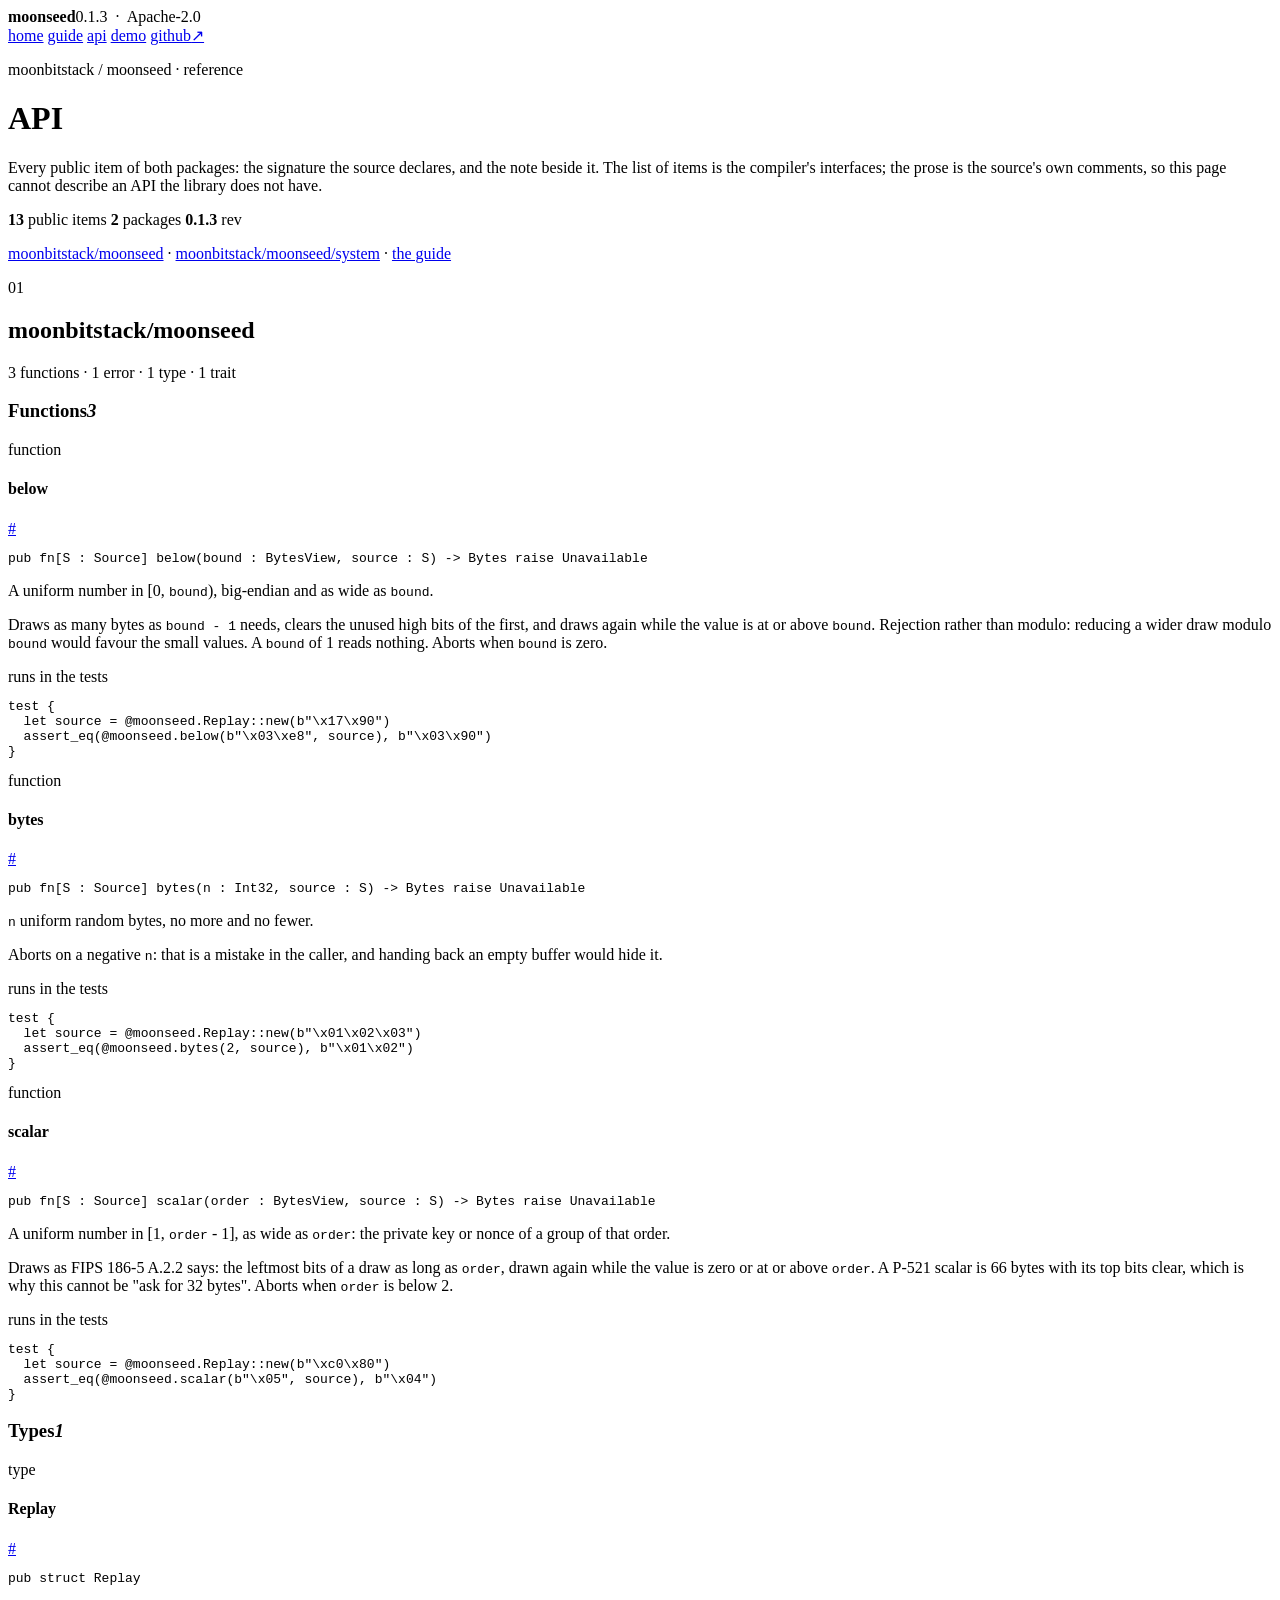
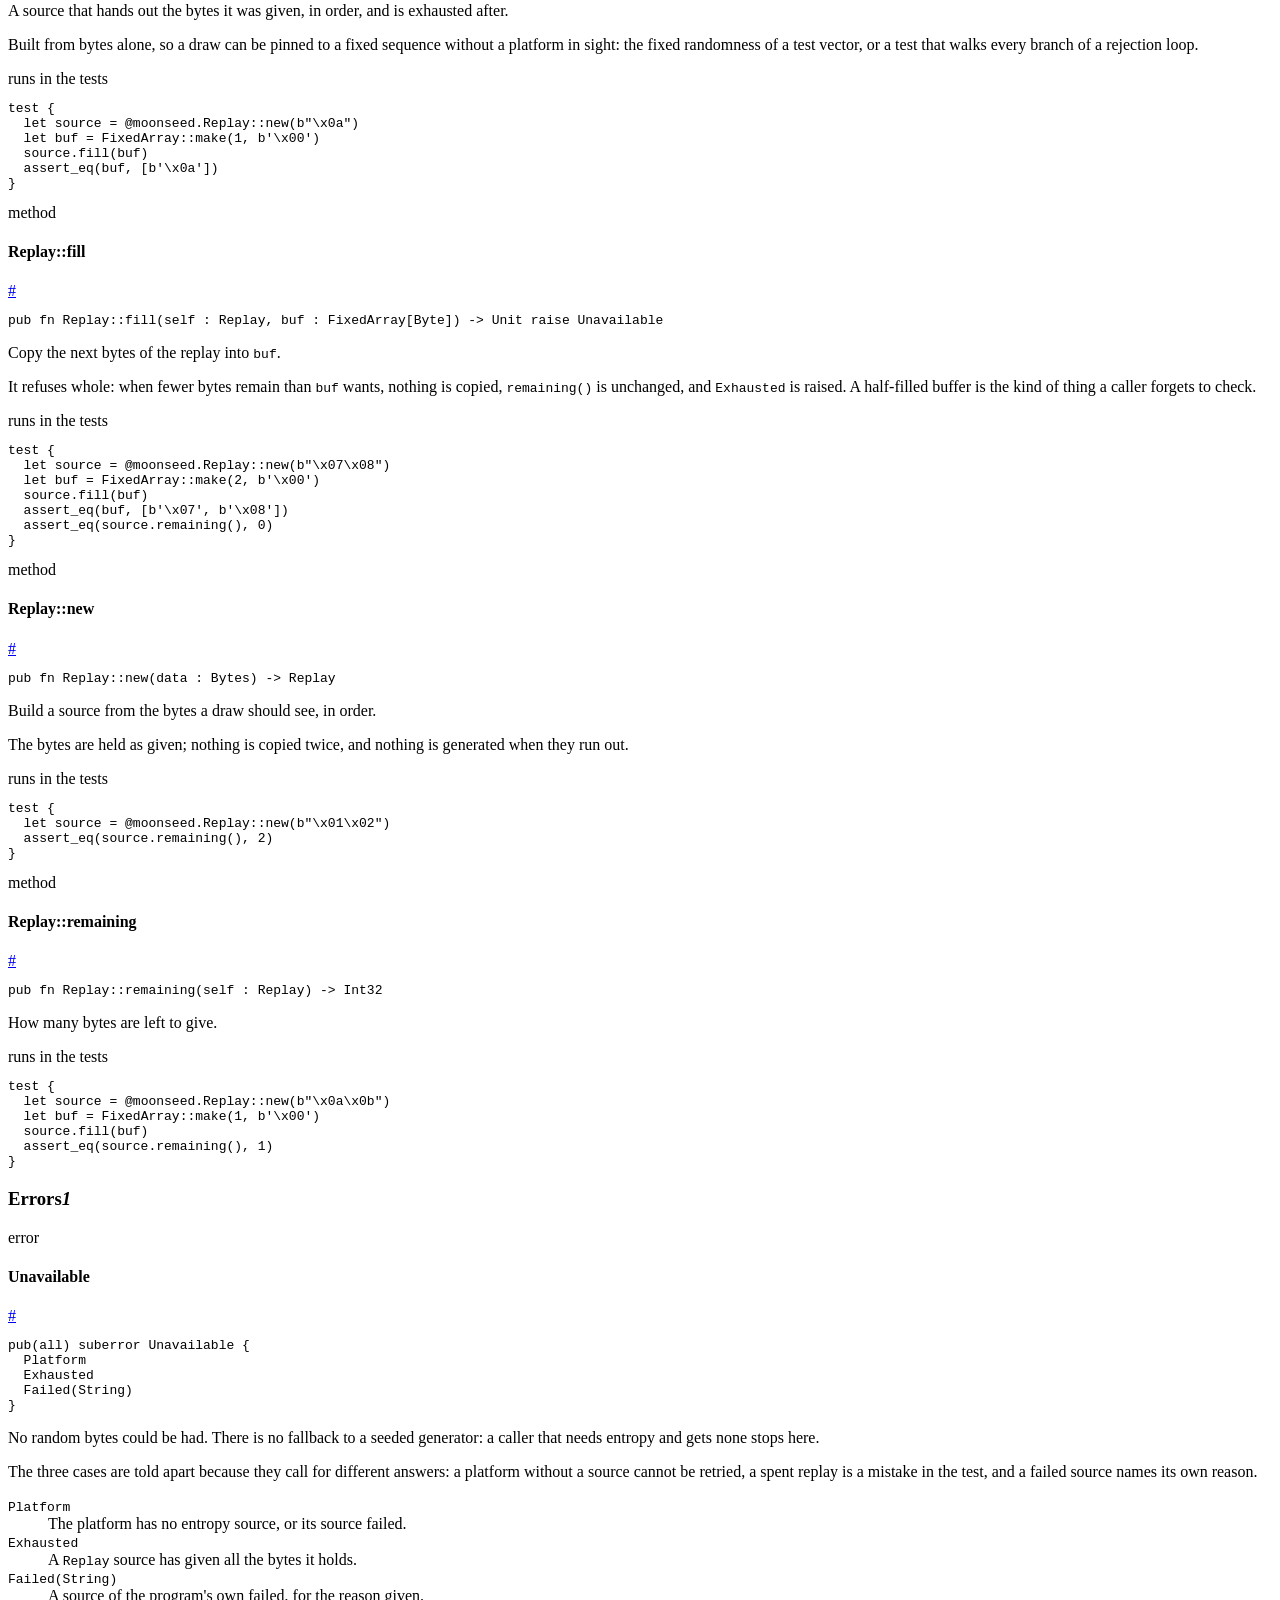
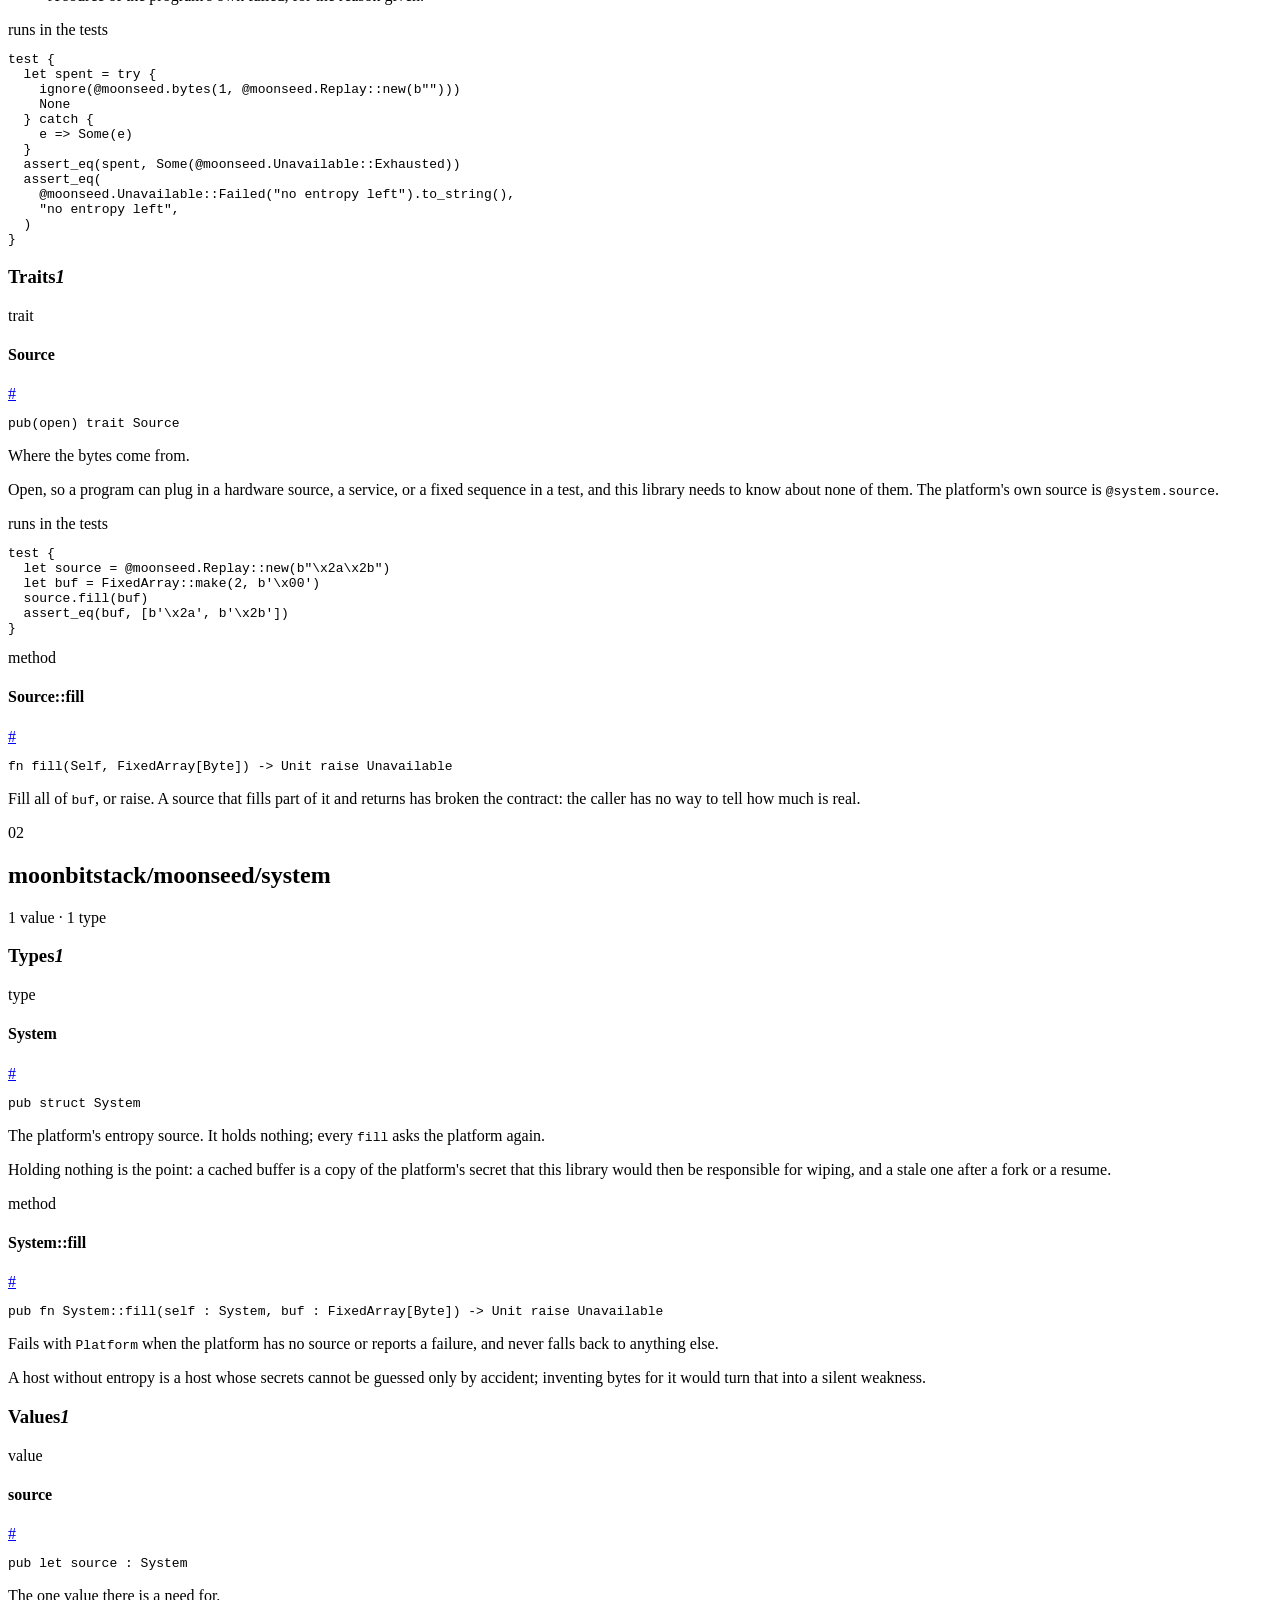
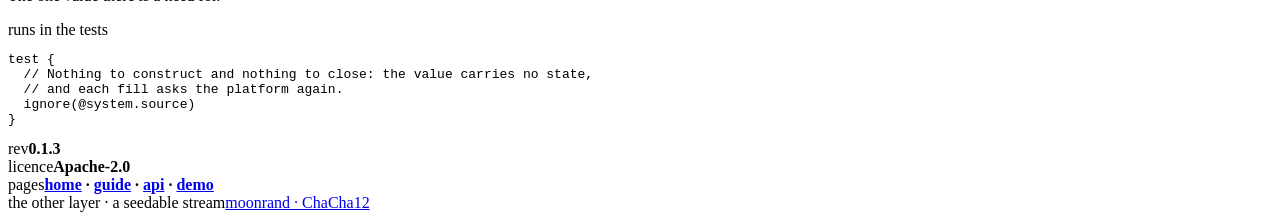
==== docs/api.html @ 820ec6d1 "feat(moonseed): the public items carry their own doc comments, and docs/api.html is generated from t" ====
<!DOCTYPE html>
<html lang="en">
<head>
<meta charset="utf-8">
<meta name="description" content="Every public item of moonseed: secure bytes, unbiased sampling, and the sources they draw from.">
<meta name="viewport" content="width=device-width, initial-scale=1">
<link rel="icon" href="data:image/svg+xml,%3Csvg xmlns='http://www.w3.org/2000/svg' viewBox='0 0 32 32'%3E%3Crect width='32' height='32' fill='%23A9C9BB'/%3E%3Cpath d='M3 11.5 L12.5 15 L10.5 27' fill='none' stroke='%2323477F' stroke-width='1.3'/%3E%3Cpath d='M12.5 15 L28 9.5' fill='none' stroke='%2323477F' stroke-width='1.3'/%3E%3Cpath d='M12.5 15 L21.5 22.5' fill='none' stroke='%2323477F' stroke-width='1.3'/%3E%3Crect x='24' y='23' width='6' height='6' fill='%23AC382A'/%3E%3C/svg%3E">
<link rel="stylesheet" href="assets/glaze.css">
<link rel="stylesheet" href="assets/docs.css">
<title>moonseed — the API, item by item</title>
</head>
<body data-page="api">

<div class="rail">
  <div class="rail__in">
    <div class="rail__brand">
      <b>moonseed</b><span class="mono"><span id="rev-head">0.1.3</span> &nbsp;·&nbsp; Apache-2.0</span>
    </div>
    <nav class="rail__nav">
      <a href="index.html">home</a>
      <a href="guide.html">guide</a>
      <a href="api.html" aria-current="page">api</a>
      <a href="sampling.html">demo</a>
      <a href="https://github.com/moonbitstack/moonseed" rel="noopener">github<span class="rail__out" aria-hidden="true">↗</span></a>
    </nav>
  </div>
</div>

<header class="dochead">
  <div class="sheet">
    <p class="dochead__eyebrow mono">moonbitstack / moonseed · reference</p>
    <h1 class="dochead__title">API</h1>
    <p class="dochead__lede">
      Every public item of both packages: the signature the source declares, and the note
      beside it. The list of items is the compiler's interfaces; the prose is the source's
      own comments, so this page cannot describe an API the library does not have.
    </p>
    <div class="dochead__meta">
      <span><b>13</b> public items</span>
      <span><b>2</b> packages</span>
      <span><b>0.1.3</b> rev</span>
    </div>
    <p class="dochead__jump"><a href="#moonseed">moonbitstack/moonseed</a> · <a href="#system">moonbitstack/moonseed/system</a> · <a href="guide.html">the guide</a></p>
  </div>
</header>

<section class="sec" id="moonseed">
  <div class="sheet">
    <div class="sec__head">
      <div class="sec__plate">
        <span class="sec__no">01</span>
        <h2 class="sec__title sec__title--pkg">moonbitstack/moonseed</h2>
      </div>
      <p class="sec__note">3 functions · 1 error · 1 type · 1 trait</p>
    </div>
      <h3 class="ref__grp">Functions<i>3</i></h3>
      <article class="item" id="below">
        <header class="item__head">
          <span class="item__kind">function</span><h4 class="item__name">below</h4><a class="item__anchor" href="#below" aria-label="link to this item">#</a>
        </header>
        <pre class="code item__sig">pub fn[S : Source] below(bound : BytesView, source : S) -&gt; Bytes raise Unavailable</pre>
        <div class="item__doc">
        <p>A uniform number in [0, <code>bound</code>), big-endian and as wide as <code>bound</code>.</p>
        <p>Draws as many bytes as <code>bound - 1</code> needs, clears the unused high bits of the first, and draws again while the value is at or above <code>bound</code>. Rejection rather than modulo: reducing a wider draw modulo <code>bound</code> would favour the small values. A <code>bound</code> of 1 reads nothing. Aborts when <code>bound</code> is zero.</p>
        <div class="eg"><span class="eg__tag">runs in the tests</span><pre class="code eg__code"><span class="k">test</span> {
  <span class="k">let</span> source = @moonseed.Replay::new(<span class="s">b"\x17\x90"</span>)
  assert_eq(@moonseed.below(<span class="s">b"\x03\xe8"</span>, source), <span class="s">b"\x03\x90"</span>)
}</pre></div>
        </div>
      </article>
      <article class="item" id="bytes">
        <header class="item__head">
          <span class="item__kind">function</span><h4 class="item__name">bytes</h4><a class="item__anchor" href="#bytes" aria-label="link to this item">#</a>
        </header>
        <pre class="code item__sig">pub fn[S : Source] bytes(n : Int32, source : S) -&gt; Bytes raise Unavailable</pre>
        <div class="item__doc">
        <p><code>n</code> uniform random bytes, no more and no fewer.</p>
        <p>Aborts on a negative <code>n</code>: that is a mistake in the caller, and handing back an empty buffer would hide it.</p>
        <div class="eg"><span class="eg__tag">runs in the tests</span><pre class="code eg__code"><span class="k">test</span> {
  <span class="k">let</span> source = @moonseed.Replay::new(<span class="s">b"\x01\x02\x03"</span>)
  assert_eq(@moonseed.bytes(2, source), <span class="s">b"\x01\x02"</span>)
}</pre></div>
        </div>
      </article>
      <article class="item" id="scalar">
        <header class="item__head">
          <span class="item__kind">function</span><h4 class="item__name">scalar</h4><a class="item__anchor" href="#scalar" aria-label="link to this item">#</a>
        </header>
        <pre class="code item__sig">pub fn[S : Source] scalar(order : BytesView, source : S) -&gt; Bytes raise Unavailable</pre>
        <div class="item__doc">
        <p>A uniform number in [1, <code>order</code> - 1], as wide as <code>order</code>: the private key or nonce of a group of that order.</p>
        <p>Draws as FIPS 186-5 A.2.2 says: the leftmost bits of a draw as long as <code>order</code>, drawn again while the value is zero or at or above <code>order</code>. A P-521 scalar is 66 bytes with its top bits clear, which is why this cannot be "ask for 32 bytes". Aborts when <code>order</code> is below 2.</p>
        <div class="eg"><span class="eg__tag">runs in the tests</span><pre class="code eg__code"><span class="k">test</span> {
  <span class="k">let</span> source = @moonseed.Replay::new(<span class="s">b"\xc0\x80"</span>)
  assert_eq(@moonseed.scalar(<span class="s">b"\x05"</span>, source), <span class="s">b"\x04"</span>)
}</pre></div>
        </div>
      </article>
      <h3 class="ref__grp">Types<i>1</i></h3>
      <article class="item" id="Replay">
        <header class="item__head">
          <span class="item__kind">type</span><h4 class="item__name">Replay</h4><a class="item__anchor" href="#Replay" aria-label="link to this item">#</a>
        </header>
        <pre class="code item__sig">pub struct Replay</pre>
        <div class="item__doc">
        <p>A source that hands out the bytes it was given, in order, and is exhausted after.</p>
        <p>Built from bytes alone, so a draw can be pinned to a fixed sequence without a platform in sight: the fixed randomness of a test vector, or a test that walks every branch of a rejection loop.</p>
        <div class="eg"><span class="eg__tag">runs in the tests</span><pre class="code eg__code"><span class="k">test</span> {
  <span class="k">let</span> source = @moonseed.Replay::new(<span class="s">b"\x0a"</span>)
  <span class="k">let</span> buf = FixedArray::make(1, b'\x00')
  source.fill(buf)
  assert_eq(buf, [b'\x0a'])
}</pre></div>
        </div>
      </article>
      <article class="item item--nested" id="Replay.fill">
        <header class="item__head">
          <span class="item__kind">method</span><h4 class="item__name">Replay::fill</h4><a class="item__anchor" href="#Replay.fill" aria-label="link to this item">#</a>
        </header>
        <pre class="code item__sig">pub fn Replay::fill(self : Replay, buf : FixedArray[Byte]) -&gt; Unit raise Unavailable</pre>
        <div class="item__doc">
        <p>Copy the next bytes of the replay into <code>buf</code>.</p>
        <p>It refuses whole: when fewer bytes remain than <code>buf</code> wants, nothing is copied, <code>remaining()</code> is unchanged, and <code>Exhausted</code> is raised. A half-filled buffer is the kind of thing a caller forgets to check.</p>
        <div class="eg"><span class="eg__tag">runs in the tests</span><pre class="code eg__code"><span class="k">test</span> {
  <span class="k">let</span> source = @moonseed.Replay::new(<span class="s">b"\x07\x08"</span>)
  <span class="k">let</span> buf = FixedArray::make(2, b'\x00')
  source.fill(buf)
  assert_eq(buf, [b'\x07', b'\x08'])
  assert_eq(source.remaining(), 0)
}</pre></div>
        </div>
      </article>
      <article class="item item--nested" id="Replay.new">
        <header class="item__head">
          <span class="item__kind">method</span><h4 class="item__name">Replay::new</h4><a class="item__anchor" href="#Replay.new" aria-label="link to this item">#</a>
        </header>
        <pre class="code item__sig">pub fn Replay::new(data : Bytes) -&gt; Replay</pre>
        <div class="item__doc">
        <p>Build a source from the bytes a draw should see, in order.</p>
        <p>The bytes are held as given; nothing is copied twice, and nothing is generated when they run out.</p>
        <div class="eg"><span class="eg__tag">runs in the tests</span><pre class="code eg__code"><span class="k">test</span> {
  <span class="k">let</span> source = @moonseed.Replay::new(<span class="s">b"\x01\x02"</span>)
  assert_eq(source.remaining(), 2)
}</pre></div>
        </div>
      </article>
      <article class="item item--nested" id="Replay.remaining">
        <header class="item__head">
          <span class="item__kind">method</span><h4 class="item__name">Replay::remaining</h4><a class="item__anchor" href="#Replay.remaining" aria-label="link to this item">#</a>
        </header>
        <pre class="code item__sig">pub fn Replay::remaining(self : Replay) -&gt; Int32</pre>
        <div class="item__doc">
        <p>How many bytes are left to give.</p>
        <div class="eg"><span class="eg__tag">runs in the tests</span><pre class="code eg__code"><span class="k">test</span> {
  <span class="k">let</span> source = @moonseed.Replay::new(<span class="s">b"\x0a\x0b"</span>)
  <span class="k">let</span> buf = FixedArray::make(1, b'\x00')
  source.fill(buf)
  assert_eq(source.remaining(), 1)
}</pre></div>
        </div>
      </article>
      <h3 class="ref__grp">Errors<i>1</i></h3>
      <article class="item" id="Unavailable">
        <header class="item__head">
          <span class="item__kind">error</span><h4 class="item__name">Unavailable</h4><a class="item__anchor" href="#Unavailable" aria-label="link to this item">#</a>
        </header>
        <pre class="code item__sig">pub(all) suberror Unavailable {
  Platform
  Exhausted
  Failed(String)
}</pre>
        <div class="item__doc">
        <p>No random bytes could be had. There is no fallback to a seeded generator: a caller that needs entropy and gets none stops here.</p>
        <p>The three cases are told apart because they call for different answers: a platform without a source cannot be retried, a spent replay is a mistake in the test, and a failed source names its own reason.</p>
        <dl class="vars">
          <dt><code>Platform</code></dt><dd>The platform has no entropy source, or its source failed.</dd>
          <dt><code>Exhausted</code></dt><dd>A <code>Replay</code> source has given all the bytes it holds.</dd>
          <dt><code>Failed(String)</code></dt><dd>A source of the program's own failed, for the reason given.</dd>
        </dl>
        <div class="eg"><span class="eg__tag">runs in the tests</span><pre class="code eg__code"><span class="k">test</span> {
  <span class="k">let</span> spent = <span class="k">try</span> {
    ignore(@moonseed.bytes(1, @moonseed.Replay::new(<span class="s">b""</span>)))
    None
  } <span class="k">catch</span> {
    e =&gt; Some(e)
  }
  assert_eq(spent, Some(@moonseed.Unavailable::Exhausted))
  assert_eq(
    @moonseed.Unavailable::Failed(<span class="s">"no entropy left"</span>).to_string(),
    <span class="s">"no entropy left"</span>,
  )
}</pre></div>
        </div>
      </article>
      <h3 class="ref__grp">Traits<i>1</i></h3>
      <article class="item" id="Source">
        <header class="item__head">
          <span class="item__kind">trait</span><h4 class="item__name">Source</h4><a class="item__anchor" href="#Source" aria-label="link to this item">#</a>
        </header>
        <pre class="code item__sig">pub(open) trait Source</pre>
        <div class="item__doc">
        <p>Where the bytes come from.</p>
        <p>Open, so a program can plug in a hardware source, a service, or a fixed sequence in a test, and this library needs to know about none of them. The platform's own source is <code>@system.source</code>.</p>
        <div class="eg"><span class="eg__tag">runs in the tests</span><pre class="code eg__code"><span class="k">test</span> {
  <span class="k">let</span> source = @moonseed.Replay::new(<span class="s">b"\x2a\x2b"</span>)
  <span class="k">let</span> buf = FixedArray::make(2, b'\x00')
  source.fill(buf)
  assert_eq(buf, [b'\x2a', b'\x2b'])
}</pre></div>
        </div>
      </article>
      <article class="item item--nested" id="Source.fill">
        <header class="item__head">
          <span class="item__kind">method</span><h4 class="item__name">Source::fill</h4><a class="item__anchor" href="#Source.fill" aria-label="link to this item">#</a>
        </header>
        <pre class="code item__sig">fn fill(Self, FixedArray[Byte]) -&gt; Unit raise Unavailable</pre>
        <div class="item__doc">
        <p>Fill all of <code>buf</code>, or raise. A source that fills part of it and returns has broken the contract: the caller has no way to tell how much is real.</p>
        </div>
      </article>
  </div>
</section>

<section class="sec" id="system">
  <div class="sheet">
    <div class="sec__head">
      <div class="sec__plate">
        <span class="sec__no">02</span>
        <h2 class="sec__title sec__title--pkg">moonbitstack/moonseed/system</h2>
      </div>
      <p class="sec__note">1 value · 1 type</p>
    </div>
      <h3 class="ref__grp">Types<i>1</i></h3>
      <article class="item" id="System">
        <header class="item__head">
          <span class="item__kind">type</span><h4 class="item__name">System</h4><a class="item__anchor" href="#System" aria-label="link to this item">#</a>
        </header>
        <pre class="code item__sig">pub struct System</pre>
        <div class="item__doc">
        <p>The platform's entropy source. It holds nothing; every <code>fill</code> asks the platform again.</p>
        <p>Holding nothing is the point: a cached buffer is a copy of the platform's secret that this library would then be responsible for wiping, and a stale one after a fork or a resume.</p>
        </div>
      </article>
      <article class="item item--nested" id="System.fill">
        <header class="item__head">
          <span class="item__kind">method</span><h4 class="item__name">System::fill</h4><a class="item__anchor" href="#System.fill" aria-label="link to this item">#</a>
        </header>
        <pre class="code item__sig">pub fn System::fill(self : System, buf : FixedArray[Byte]) -&gt; Unit raise Unavailable</pre>
        <div class="item__doc">
        <p>Fails with <code>Platform</code> when the platform has no source or reports a failure, and never falls back to anything else.</p>
        <p>A host without entropy is a host whose secrets cannot be guessed only by accident; inventing bytes for it would turn that into a silent weakness.</p>
        </div>
      </article>
      <h3 class="ref__grp">Values<i>1</i></h3>
      <article class="item" id="source">
        <header class="item__head">
          <span class="item__kind">value</span><h4 class="item__name">source</h4><a class="item__anchor" href="#source" aria-label="link to this item">#</a>
        </header>
        <pre class="code item__sig">pub let source : System</pre>
        <div class="item__doc">
        <p>The one value there is a need for.</p>
        <div class="eg"><span class="eg__tag">runs in the tests</span><pre class="code eg__code"><span class="k">test</span> {
  <span class="c">// Nothing to construct and nothing to close: the value carries no state,</span>
  <span class="c">// and each fill asks the platform again.</span>
  ignore(@system.source)
}</pre></div>
        </div>
      </article>
  </div>
</section>

<footer class="foot">
  <div class="sheet foot__in">
    <div><span class="mono">rev</span><b id="rev-value">0.1.3</b></div>
    <div><span class="mono">licence</span><b>Apache-2.0</b></div>
    <div><span class="mono">pages</span><b><a href="index.html">home</a> · <a href="guide.html">guide</a> · <a href="api.html">api</a> · <a href="sampling.html">demo</a></b></div>
    <div class="foot__next"><span>the other layer · a seedable stream</span><span><a href="https://moonbitstack.github.io/moonrand/">moonrand · ChaCha12</a></span></div>
  </div>
</footer>

</body>
</html>
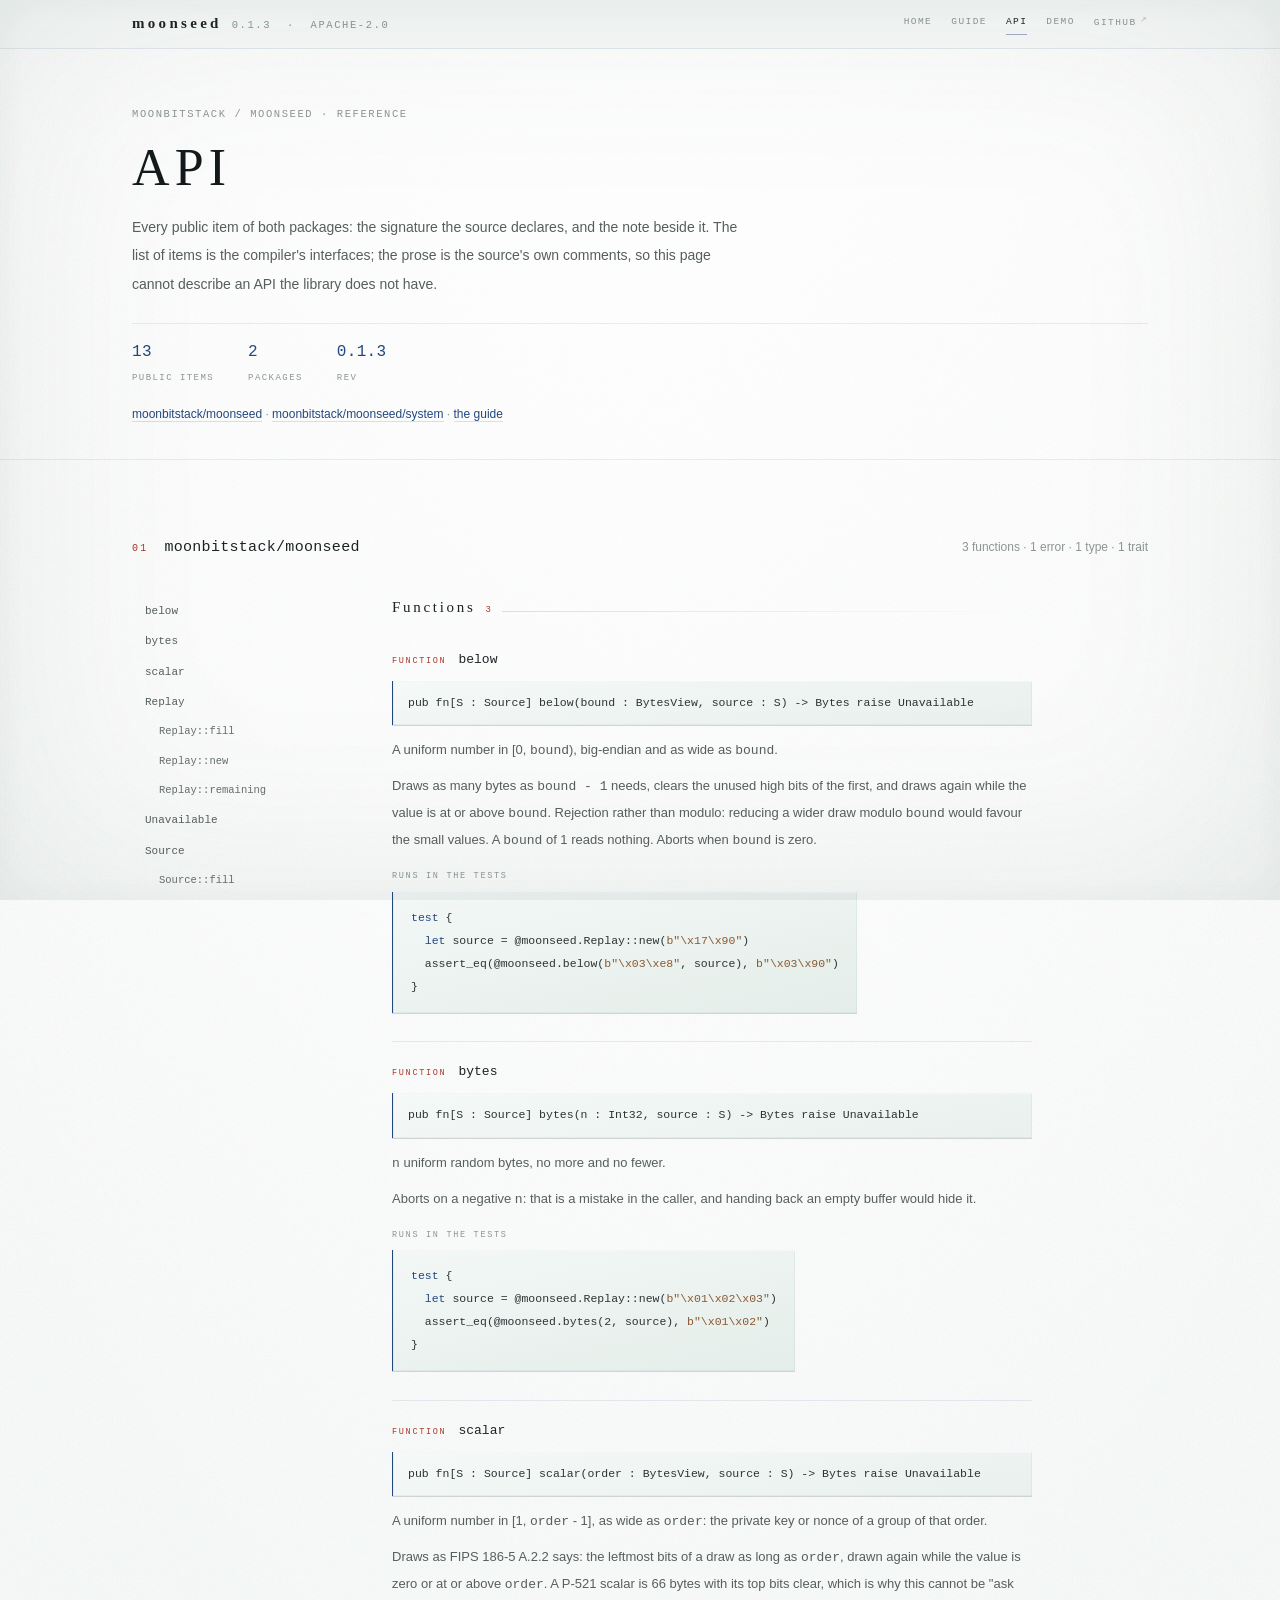
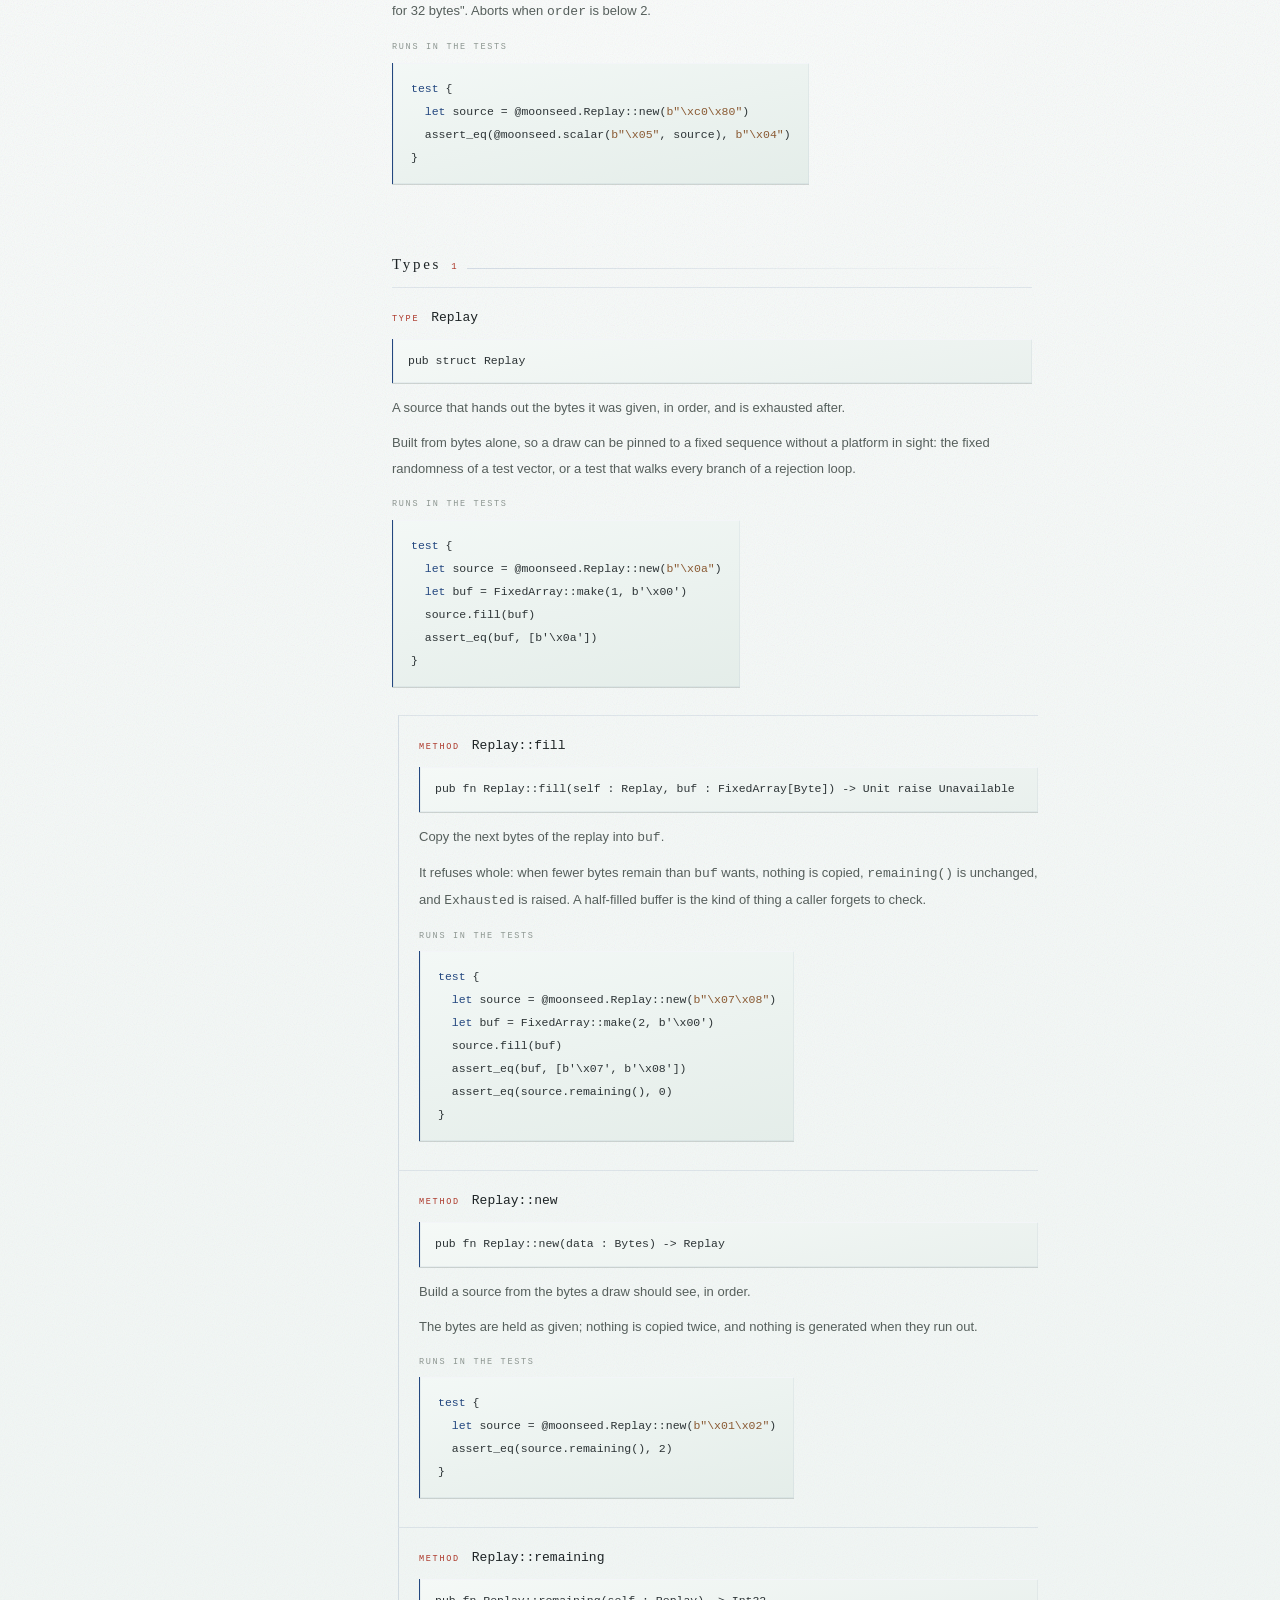
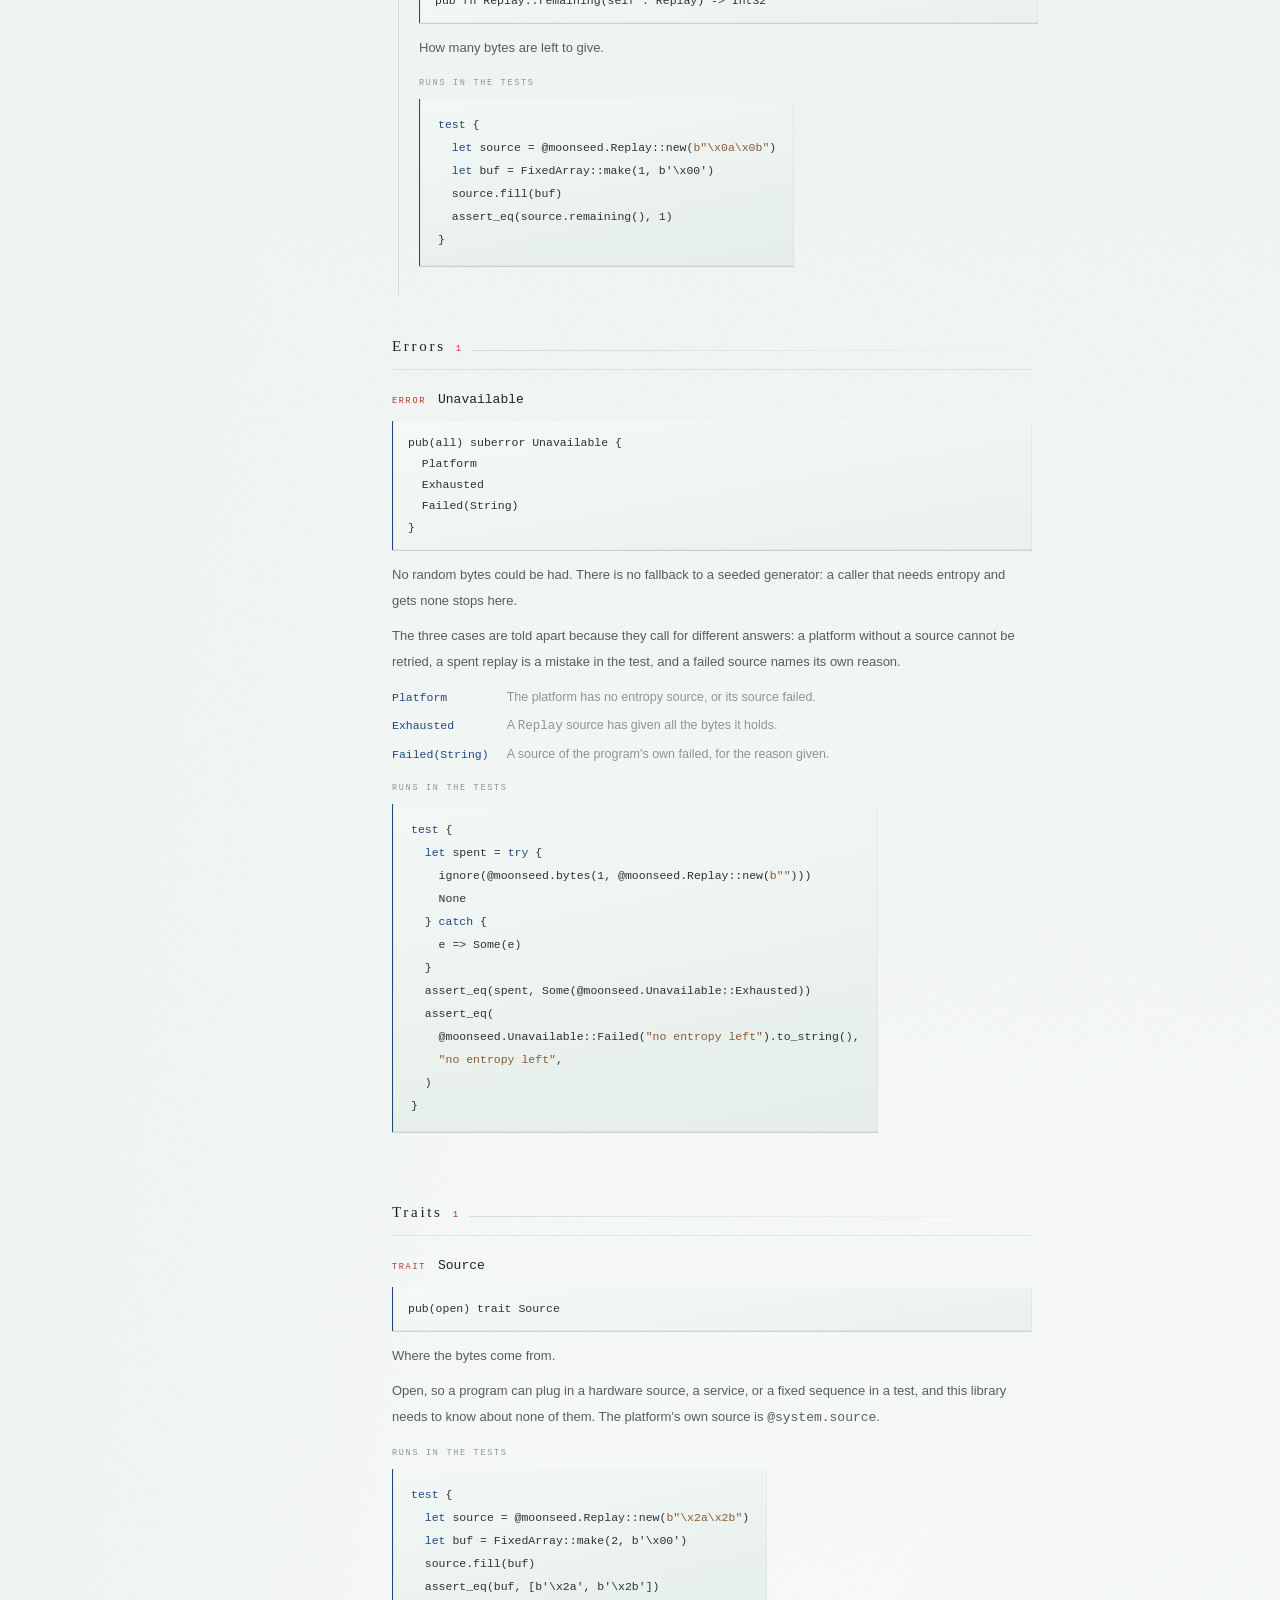
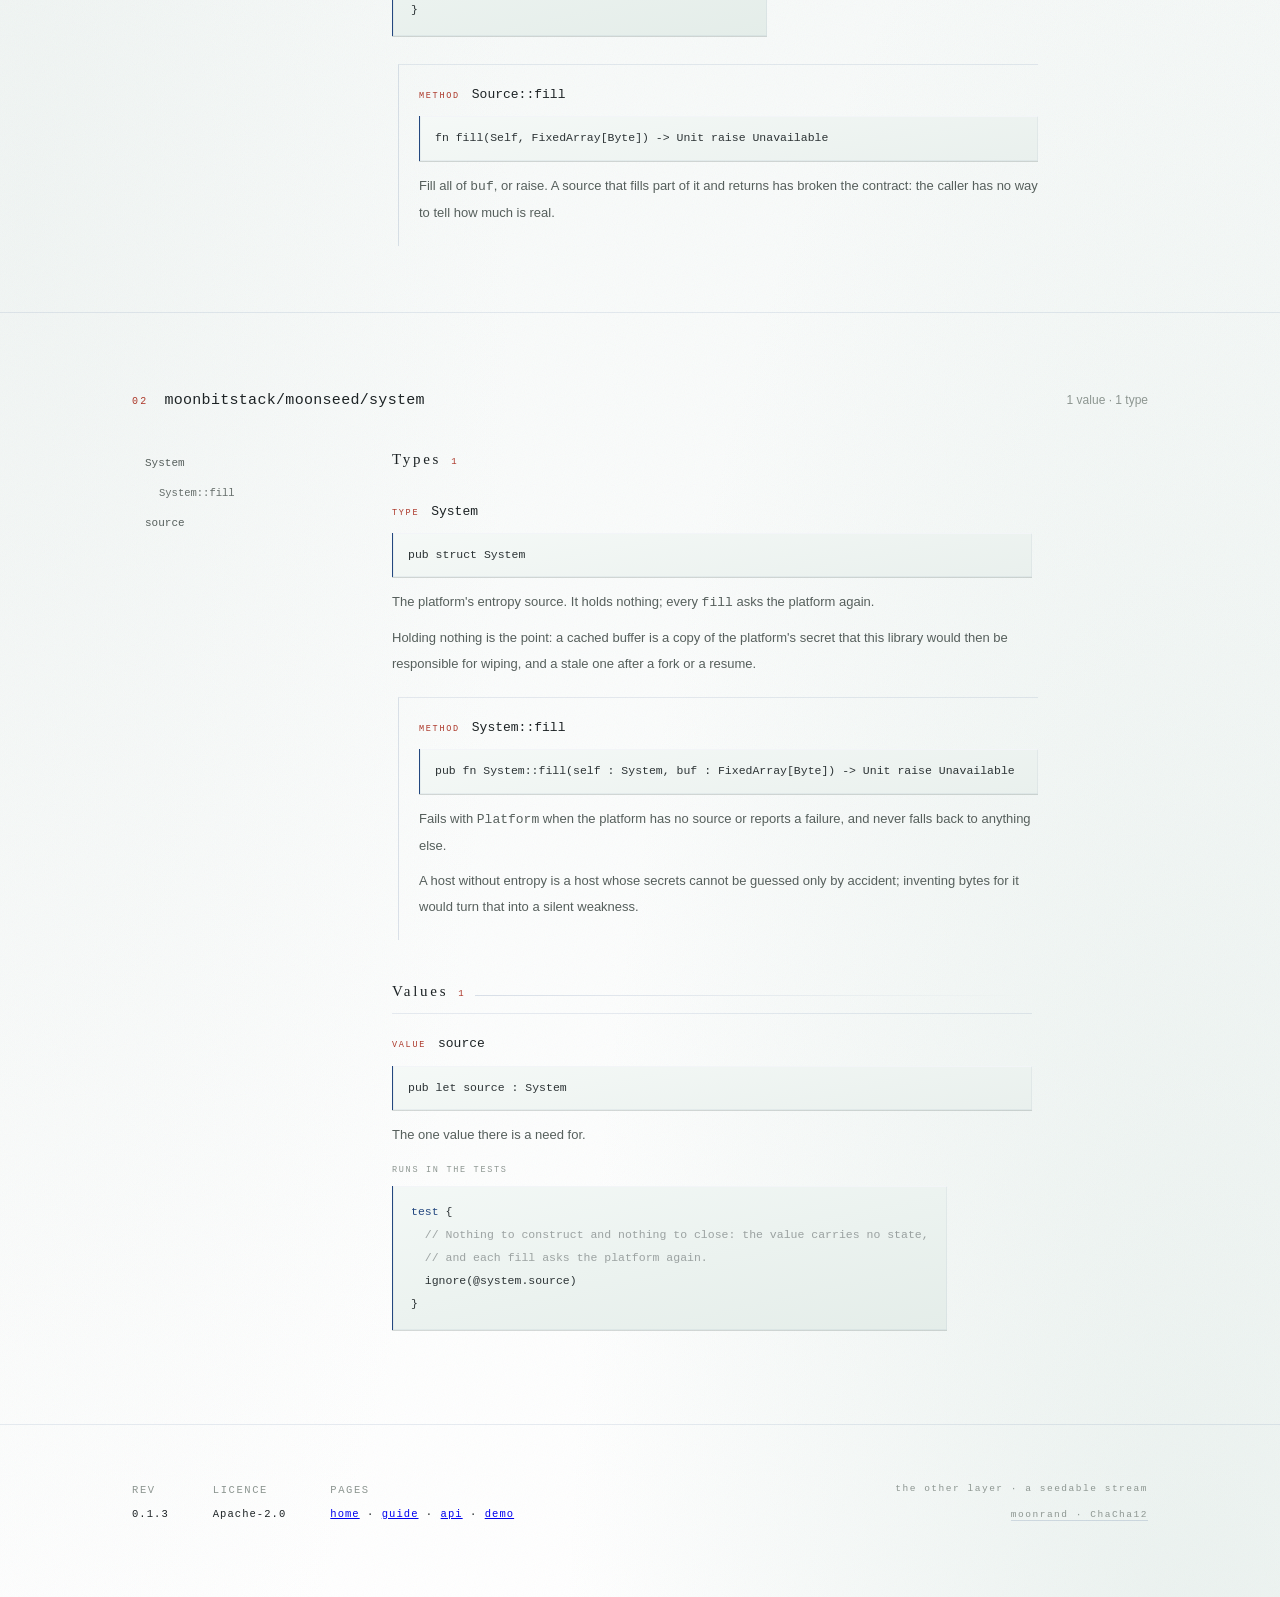
==== commit 9f1a3121: "docs(moonseed): the reference gains its index, the examples become shards, and the notes lose their " ====
--- a/docs/api.html
+++ b/docs/api.html
@@ -53,6 +53,20 @@
       </div>
       <p class="sec__note">3 functions · 1 error · 1 type · 1 trait</p>
     </div>
+    <div class="ref">
+      <nav class="ref__index" aria-label="moonbitstack/moonseed items">
+        <a class="is-top" href="#below">below</a>
+        <a class="is-top" href="#bytes">bytes</a>
+        <a class="is-top" href="#scalar">scalar</a>
+        <a class="is-top" href="#Replay">Replay</a>
+        <a class="is-child" href="#Replay.fill">Replay::fill</a>
+        <a class="is-child" href="#Replay.new">Replay::new</a>
+        <a class="is-child" href="#Replay.remaining">Replay::remaining</a>
+        <a class="is-top" href="#Unavailable">Unavailable</a>
+        <a class="is-top" href="#Source">Source</a>
+        <a class="is-child" href="#Source.fill">Source::fill</a>
+      </nav>
+      <div class="ref__body">
       <h3 class="ref__grp">Functions<i>3</i></h3>
       <article class="item" id="below">
         <header class="item__head">
@@ -218,6 +232,8 @@
         <p>Fill all of <code>buf</code>, or raise. A source that fills part of it and returns has broken the contract: the caller has no way to tell how much is real.</p>
         </div>
       </article>
+      </div>
+    </div>
   </div>
 </section>
 
@@ -230,6 +246,13 @@
       </div>
       <p class="sec__note">1 value · 1 type</p>
     </div>
+    <div class="ref">
+      <nav class="ref__index" aria-label="moonbitstack/moonseed/system items">
+        <a class="is-top" href="#System">System</a>
+        <a class="is-child" href="#System.fill">System::fill</a>
+        <a class="is-top" href="#source">source</a>
+      </nav>
+      <div class="ref__body">
       <h3 class="ref__grp">Types<i>1</i></h3>
       <article class="item" id="System">
         <header class="item__head">
@@ -266,6 +289,8 @@
 }</pre></div>
         </div>
       </article>
+      </div>
+    </div>
   </div>
 </section>
 
--- a/docs/assets/glaze.css
+++ b/docs/assets/glaze.css
@@ -0,0 +1,815 @@
+/* moonseed — the glaze.
+   One sheet for every page: the tile, the plates, the faces, the scrollbars.
+   The rules keep the page's own order; a page adds only what it alone needs. */
+
+/* ============================================================
+   MoonSeed moonseed — a library page, glazed
+   胎是这张纸，釉是这些面：青瓷承代码，云母承来源，青花承接口，毛玻璃承边界。
+   规矩：圆角恒为 0；线恒为 0.5px；影恒为硬边；
+        全站只有一个强调色（青花钴），朱砂只盖在"已经发生的事"上。
+   ============================================================ */
+
+:root{
+  --slab:      #F7F9F8;
+  --slab-2:    #F1F5F3;
+  --slab-3:    #E7EDEA;
+  --porcelain: #FCFEFD;
+  --celadon:   #A9C9BB;
+  --celadon-d: #83A696;
+  --cobalt:    #23477F;
+  --cobalt-2:  #3C63A2;
+  --ink:       #1D2325;
+  --ink-2:     #565F5C;
+  --ink-3:     #8D9691;
+  --cinnabar:  #AC382A;
+
+  --line:      rgba(35,71,127,.16);
+  --line-soft: rgba(35,71,127,.10);
+  --hard:      rgba(48,68,60,.20);
+
+  --serif: "Source Han Serif SC","Noto Serif SC","Songti SC","STSong","SimSun",serif;
+  --kai:   "Kaiti SC","STKaiti","KaiTi","Songti SC",serif;
+  --sans:  "Inter","Helvetica Neue","PingFang SC","Microsoft YaHei",sans-serif;
+  --mono:  "JetBrains Mono","Cascadia Mono","SFMono-Regular","Consolas",monospace;
+
+  --press-in:  62ms  cubic-bezier(.3,.9,.4,1);
+  --press-out: 218ms cubic-bezier(.2,1.6,.35,1);
+}
+
+*{box-sizing:border-box;margin:0;padding:0}
+html,body{ overflow-x:clip; max-width:100% }
+html, button, input, textarea, select{ font-variant-ligatures:no-contextual }
+
+body{
+  background-color:#FFFFFF;
+  background-image:
+    radial-gradient(120% 64% at 50% -6%, #FFFFFF 0%, rgba(255,255,255,0) 58%),
+    radial-gradient(84% 56% at 94% 104%, rgba(146,184,170,.20), rgba(255,255,255,0) 60%),
+    radial-gradient(66% 48% at 2% 78%, rgba(186,204,198,.13), rgba(255,255,255,0) 58%),
+    linear-gradient(180deg, rgba(255,255,255,.6) 0%, rgba(238,244,242,.85) 52%, rgba(255,255,255,.9) 100%),
+    url("data:image/svg+xml,%3Csvg xmlns='http://www.w3.org/2000/svg' width='160' height='160'%3E%3Cfilter id='n'%3E%3CfeTurbulence type='fractalNoise' baseFrequency='0.9' numOctaves='4' stitchTiles='stitch'/%3E%3C/filter%3E%3Crect width='160' height='160' filter='url(%23n)' opacity='0.42'/%3E%3C/svg%3E");
+  color:var(--ink);
+  font-family:var(--sans);
+  font-size:15px;
+  line-height:1.85;
+  -webkit-font-smoothing:antialiased;
+}
+/* 釉面外沿的暗角：一块板，不是一张纸 */
+body::after{
+  content:''; position:fixed; inset:0; pointer-events:none; z-index:60;
+  box-shadow:inset 0 0 220px rgba(70,96,86,.10), inset 0 0 40px rgba(70,96,86,.05);
+}
+
+::selection{ background:rgba(35,71,127,.14) }
+
+/* ---------- 滚动条：一条釉，不用系统那一根灰 ---------- */
+::-webkit-scrollbar{ width:11px; height:11px }
+::-webkit-scrollbar-button{ display:none; width:0; height:0 }
+::-webkit-scrollbar-track{
+  background:#F1F5F3;
+  box-shadow:inset .5px 0 0 rgba(35,71,127,.07);
+}
+::-webkit-scrollbar-thumb{
+  background:
+    linear-gradient(180deg, rgba(255,255,255,.5), rgba(255,255,255,0) 44%),
+    linear-gradient(180deg,#B4CEC4,#94B4A8);
+  box-shadow:
+    inset 0 0 0 .5px rgba(35,71,127,.22),
+    inset 0 1px 0 rgba(255,255,255,.7),
+    inset 0 -1px 0 rgba(48,68,60,.16);
+}
+::-webkit-scrollbar-thumb:hover{
+  background:
+    linear-gradient(180deg, rgba(255,255,255,.58), rgba(255,255,255,0) 44%),
+    linear-gradient(180deg,#C0D6CD,#A1C0B4);
+}
+::-webkit-scrollbar-corner{ background:#F1F5F3 }
+/* Firefox 只认标准属性；Chrome 走上面那套伪元素，别让它退回系统滚动条 */
+@supports not selector(::-webkit-scrollbar){
+  html{ scrollbar-width:thin; scrollbar-color:#A6C3B7 #F1F5F3 }
+}
+
+/* 中文的按钮与注记：衬线字，才配得上那两个字的重 */
+body[data-lang="zh"] .btn{ font-family:var(--serif); font-size:12px; letter-spacing:.22em }
+body[data-lang="zh"] .btn i{ width:14px; opacity:.5 }
+/* 中文双线：字前字后各一道 */
+body[data-lang="zh"] .btn span{ display:inline-flex; align-items:center; gap:9px }
+body[data-lang="zh"] .btn span::after{
+  content:''; display:block; width:14px; height:.5px;
+  background:currentColor; opacity:.5; margin-left:-1px;
+}
+body[data-lang="zh"] .rail__nav a{ font-family:var(--serif); font-size:10.5px; letter-spacing:.14em }
+body[data-lang="zh"] .stage__cap div{ font-size:9.5px; letter-spacing:.06em }
+body[data-lang="zh"] .stage__cap b{ font-size:10px; letter-spacing:.01em }
+
+a:focus-visible, .lang button:focus-visible{
+  outline:.5px solid var(--cobalt); outline-offset:3px;
+}
+.lang button{ border-radius:0 }
+
+.mono{
+  font-family:var(--mono);
+  font-size:10.5px; letter-spacing:.15em; text-transform:uppercase;
+  color:var(--ink-3);
+}
+
+.sheet{ max-width:1080px; margin:0 auto; padding:0 32px }
+
+/* ---------- 顶栏 ---------- */
+.rail{
+  position:sticky; top:0; z-index:50;
+  background:rgba(247,249,248,.92);
+  backdrop-filter:blur(4px);
+  border-bottom:.5px solid var(--line-soft);
+}
+.rail__in{
+  max-width:1080px; margin:0 auto; padding:0 32px;
+  height:48px; display:flex; align-items:center; gap:20px;
+}
+.rail__brand{ display:flex; align-items:baseline; gap:10px }
+.rail__brand b{
+  font-family:var(--serif); font-weight:600; font-size:15px; letter-spacing:.22em;
+}
+.rail__nav{ margin-left:auto; display:flex; gap:19px }
+.rail__nav a{
+  font-family:var(--mono); font-size:9.5px; letter-spacing:.15em;
+  color:var(--ink-3); text-decoration:none; text-transform:uppercase;
+  padding-bottom:2px; border-bottom:.5px solid transparent;
+  transition:color .15s, border-color .15s;
+}
+.rail__nav a:hover{ color:var(--cobalt); border-color:var(--cobalt) }
+/* 当前页：一道实线，比悬停的那道重一点，不换颜色 */
+.rail__nav a[aria-current="page"]{ color:var(--ink); border-color:rgba(35,71,127,.42) }
+.rail__out{ font-size:8px; margin-left:3px; vertical-align:.35em; opacity:.6 }
+
+/* 语言开关 */
+.lang{ display:flex; align-items:center; margin-left:6px;
+  border-left:.5px solid var(--line-soft); padding-left:14px }
+.lang button{
+  border:0; background:none; padding:0 5px; cursor:pointer;
+  font-family:var(--mono); font-size:10px; letter-spacing:.14em; line-height:1;
+  color:var(--ink-3); transition:color .12s;
+}
+.lang button:hover{ color:var(--cobalt) }
+.lang button.is-on{ color:var(--ink) }
+.lang button + button{ border-left:.5px solid var(--line-soft) }
+
+/* ============================================================
+   一颗瓷片 —— 页面上唯一的交互原语
+   ============================================================ */
+.tile{
+  position:relative;
+  border:0; padding:0; margin:0;
+  color:var(--ink);
+  font:inherit; text-align:left;
+  cursor:pointer;
+  -webkit-tap-highlight-color:transparent;
+  background:
+    radial-gradient(72% 58% at 24% 10%, #FFFFFF 0%, rgba(255,255,255,0) 56%),
+    radial-gradient(80% 72% at 88% 98%, rgba(88,118,108,.20), transparent 62%),
+    linear-gradient(152deg,#F1F8F5,#DFEAE5 58%,#D0DDD7);
+  box-shadow:
+    inset 0 0 0 .5px rgba(35,71,127,.28),
+    inset 0 1px 0 #FFFFFF,
+    inset 0 -.5px 0 rgba(88,118,108,.40),
+    0 1px 0 rgba(48,68,60,.24),
+    0 3px 7px -4px rgba(50,80,70,.30);
+  transform:translateY(0);
+  transition:transform var(--press-out), box-shadow var(--press-out);
+  will-change:transform;
+  overflow:hidden;
+}
+.tile:hover{
+  transform:translateY(-1px);
+  box-shadow:
+    inset 0 0 0 .5px rgba(35,71,127,.32),
+    inset 0 1px 0 #FFFFFF,
+    inset 0 -.5px 0 rgba(96,124,114,.34),
+    0 2px 0 var(--hard);
+}
+.tile:active{
+  transform:translateY(1.5px) scale(.995);
+  transition:transform var(--press-in), box-shadow var(--press-in);
+  box-shadow:
+    inset 0 0 0 .5px rgba(35,71,127,.16),
+    inset 0 1px 2px rgba(80,104,96,.16);
+}
+.tile:focus-visible{ outline:.5px solid var(--cobalt); outline-offset:2px }
+
+/* ============================================================
+   首屏
+   ============================================================ */
+.hero{ padding:60px 0 0 }
+.hero__in{
+  display:grid; grid-template-columns:minmax(0,1fr) auto;
+  gap:64px; align-items:center;
+}
+.hero__eyebrow{ margin-bottom:20px }
+
+/* 全小写的字，上下各一条装饰线；换成 MoonSeed 就不需要了 */
+.wm{
+  display:inline-block; position:relative;
+  font-family:var(--serif); font-weight:400;
+  font-size:clamp(50px,7.2vw,88px);
+  line-height:1; letter-spacing:.015em;
+  color:#141A1C;
+  padding:.24em 0 .28em;
+  margin-left:-.02em;
+}
+.wm::before,.wm::after{
+  content:''; position:absolute; left:0; right:0; height:.5px;
+  background:linear-gradient(90deg,
+    rgba(35,71,127,0) 0%, rgba(35,71,127,.44) 14%,
+    rgba(35,71,127,.44) 86%, rgba(35,71,127,0) 100%);
+}
+.wm::before{ top:0 }
+.wm::after{ bottom:0 }
+body[data-lang="zh"] .wm::before,
+body[data-lang="zh"] .wm::after{ display:none }
+body[data-lang="zh"] .wm{ letter-spacing:.03em; padding:.18em 0 }
+
+.hero__sub{
+  margin-top:18px; font-family:var(--serif); font-size:17px;
+  letter-spacing:.06em; color:var(--ink-2);
+}
+.hero__lede{
+  margin:16px 0 0; max-width:min(31em,100%);
+  font-size:14px; line-height:2.05; color:var(--ink-2);
+}
+.hero__lede b{ color:var(--ink); font-weight:600 }
+
+.install{
+  margin-top:26px; display:inline-flex; align-items:baseline; gap:10px;
+  padding:10px 16px 11px;
+  border:.5px solid var(--line);
+  background:linear-gradient(180deg, rgba(255,255,255,.78), rgba(241,245,243,.5));
+  box-shadow:inset 0 1px 0 #fff;
+  font-family:var(--mono); font-size:12px; letter-spacing:.02em; color:var(--ink);
+}
+.install span{ font-size:9px; letter-spacing:.2em; text-transform:uppercase; color:var(--ink-3) }
+
+.hero__acts{ margin-top:22px; display:flex; gap:3px }
+.btn{
+  padding:12px 24px 12px 22px;
+  font-family:var(--mono); font-size:10px; letter-spacing:.2em;
+  text-transform:uppercase; color:var(--cobalt);
+  display:inline-flex; align-items:center; gap:9px;
+  text-decoration:none;
+  box-shadow:
+    inset 0 0 0 .5px rgba(35,71,127,.34),
+    inset 0 1px 0 #FFFFFF,
+    inset 0 -.5px 0 rgba(110,134,126,.28),
+    0 1px 0 var(--hard);
+}
+.btn i{ display:block; width:13px; height:.5px; background:currentColor; opacity:.6 }
+.btn--ink{
+  color:#F2F7FB;
+  background:
+    radial-gradient(34% 22% at 28% 10%, rgba(255,255,255,.34), rgba(255,255,255,0) 68%),
+    radial-gradient(70% 62% at 86% 98%, rgba(6,20,40,.38), transparent 62%),
+    linear-gradient(152deg,#3B62A0,#23477F 56%,#16305A);
+  box-shadow:
+    inset 0 0 0 .5px rgba(255,255,255,.30),
+    inset 0 1px 0 rgba(255,255,255,.40),
+    inset 0 -.5px 0 rgba(6,20,40,.55),
+    0 1px 0 rgba(24,40,60,.34),
+    0 3px 7px -4px rgba(24,40,60,.40);
+}
+.btn--ink:hover{ color:#FFFFFF }
+
+/* 那块瓷 */
+.stage{ display:flex; flex-direction:column; align-items:center }
+.stage__note{
+  margin-bottom:14px; width:100%; max-width:320px; text-align:left;
+  font-size:11.5px; line-height:1.9; color:var(--ink-3);
+  text-wrap:pretty;
+}
+.gtile{
+  position:relative; width:320px; height:320px;
+  border:0; padding:0; cursor:crosshair;
+  -webkit-tap-highlight-color:transparent;
+  background:
+    radial-gradient(100% 100% at 50% 48%, rgba(255,255,255,0) 56%, rgba(56,92,84,.10) 86%, rgba(42,74,68,.17) 100%),
+    radial-gradient(32% 24% at 29% 13%, rgba(255,255,255,.20), rgba(255,255,255,0) 76%),
+    radial-gradient(14% 9% at 28% 11%, rgba(255,255,255,.42), rgba(255,255,255,0) 88%),
+    radial-gradient(30% 22% at 72% 76%, rgba(206,232,224,.34), transparent 72%),
+    radial-gradient(26% 20% at 20% 64%, rgba(126,166,154,.24), transparent 74%),
+    radial-gradient(40% 32% at 78% 96%, rgba(48,86,78,.20), transparent 64%),
+    linear-gradient(158deg,#BDD8D2 0%, #A9C9C1 38%, #94B8AF 70%, #82A79E 100%);
+  box-shadow:
+    inset 0 0 0 .5px rgba(255,255,255,.62),
+    inset 0 1.5px 0 rgba(255,255,255,.98),
+    inset 0 -2px 0 rgba(36,68,60,.40),
+    inset -1.5px 0 0 rgba(36,68,60,.18),
+    inset 0 0 30px 12px rgba(34,66,58,.20),
+    inset 0 0 6px 0 rgba(34,66,58,.10),
+    0 0 0 .5px rgba(35,71,127,.16),
+    0 1px 0 rgba(48,68,60,.22),
+    0 5px 0 -3px rgba(70,96,86,.14),
+    0 13px 0 -8px rgba(70,96,86,.09);
+  transition:transform var(--press-out), box-shadow var(--press-out);
+  overflow:hidden;
+}
+.gtile:active{ transform:translateY(1.5px) }
+.gtile:focus-visible{ outline:.5px solid var(--cobalt); outline-offset:4px }
+
+.gtile__grain{
+  position:absolute; inset:0; pointer-events:none;
+  background-image:
+    url("data:image/svg+xml,%3Csvg xmlns='http://www.w3.org/2000/svg' width='180' height='180'%3E%3Cfilter id='g'%3E%3CfeTurbulence type='fractalNoise' baseFrequency='0.72' numOctaves='3' stitchTiles='stitch'/%3E%3C/filter%3E%3Crect width='180' height='180' filter='url(%23g)'/%3E%3C/svg%3E"),
+    url("data:image/svg+xml,%3Csvg xmlns='http://www.w3.org/2000/svg' width='240' height='240'%3E%3Cfilter id='c'%3E%3CfeTurbulence type='fractalNoise' baseFrequency='0.013' numOctaves='2' stitchTiles='stitch'/%3E%3C/filter%3E%3Crect width='240' height='240' filter='url(%23c)'/%3E%3C/svg%3E");
+  background-size:180px 180px, 100% 100%;
+  opacity:.38; mix-blend-mode:soft-light;
+}
+.gtile::before{
+  content:''; position:absolute; left:-2%; top:-26%; width:26%; height:152%;
+  transform:rotate(20deg);
+  background:linear-gradient(90deg, rgba(255,255,255,0), rgba(255,255,255,.13) 46%, rgba(255,255,255,0));
+  filter:blur(18px); pointer-events:none;
+}
+.gtile svg{ position:absolute; inset:0; width:100%; height:100%; pointer-events:none }
+
+.gtile__hint{
+  position:absolute; left:0; right:0; bottom:14px; text-align:center;
+  font-family:var(--mono); font-size:9px; letter-spacing:.26em;
+  color:rgba(35,71,127,.46); pointer-events:none;
+  transition:opacity .18s;
+}
+.gtile.is-cracked .gtile__hint{ opacity:0; visibility:hidden }
+.gtile.is-quaked{ animation:quake .13s linear 2 }
+@keyframes quake{
+  0%{transform:translate(0,0)} 50%{transform:translate(.7px,.5px)} 100%{transform:translate(0,0)}
+}
+
+/* 朱砂款识：只标记已经发生的事 */
+.seal{
+  position:absolute; right:14px; bottom:13px; width:20px; height:20px;
+  background:var(--cinnabar); color:#fff;
+  font-family:var(--kai); font-size:11.5px; line-height:20px; text-align:center;
+  opacity:0; transform:scale(.84); pointer-events:none;
+  box-shadow:
+    inset 0 0 0 .5px rgba(255,255,255,.34),
+    inset 0 -1px 0 rgba(90,20,12,.35),
+    0 1px 0 rgba(120,30,20,.22);
+  transition:opacity .18s ease, transform .18s cubic-bezier(.2,1.5,.4,1);
+}
+.gtile.is-cracked .seal{ opacity:1; transform:scale(1) }
+
+.stage__cap{
+  margin-top:26px; display:grid; grid-template-columns:1fr 1fr; gap:12px 26px;
+  width:100%; max-width:320px;
+}
+.stage__cap div{
+  font-family:var(--mono); font-size:9px; letter-spacing:.1em;
+  color:var(--ink-3); line-height:1.9;
+}
+.stage__cap b{ display:block; color:var(--cobalt); font-weight:400; letter-spacing:.04em }
+
+/* ---------- 章节 ---------- */
+.sec{ padding:74px 0 66px; border-top:.5px solid var(--line-soft) }
+.sec__head{ display:flex; align-items:baseline; gap:16px; margin-bottom:32px }
+.sec__no{
+  font-family:var(--mono); font-size:10px; letter-spacing:.22em; color:var(--cinnabar);
+}
+.sec__plate{ display:flex; align-items:baseline; gap:16px }
+.sec__title{
+  font-family:var(--serif); font-weight:500; font-size:26px; letter-spacing:.14em;
+}
+/* 中文：章次改用汉字，作小朱印一格 */
+body[data-lang="zh"] .sec__no{
+  display:inline-flex; align-items:center; justify-content:center;
+  font-family:var(--serif); font-size:14px; letter-spacing:0; line-height:1;
+  width:24px; height:24px;
+  color:#9E4030;
+  box-shadow:inset 0 0 0 .5px rgba(158,64,48,.52), 0 1px 0 rgba(48,68,60,.05);
+  background:linear-gradient(180deg, rgba(255,255,255,.72), rgba(248,242,240,.12));
+}
+/* 中文：正文首行缩进二字 */
+body[data-lang="zh"] .prose{ text-indent:2em }
+body[data-lang="zh"] .prose em{ text-indent:0 }
+
+.sec__note a{ color:var(--cobalt); text-decoration:none; border-bottom:.5px solid var(--line) }
+.sec__note a:hover{ border-color:var(--cobalt) }
+.sec__note{
+  margin-left:auto; max-width:26em;
+  font-size:12px; line-height:1.95; color:var(--ink-3); text-align:right;
+}
+/* ---------- 中文小标题 · 一块小瓷片 ----------
+   瓷上只有题名是字；回纹与朱印都是装饰，不占版面。
+   题名前留半个字（.5em），居中算的是「半个字 + 题名」这一块：右边留白
+   比到字的那一侧少半个字，眼睛才觉得整块在当中，不然字看着偏左。
+   回纹与引线画在同一张 SVG 的同一笔里：引线就是纹最外那一笔的延长，
+   同色 .85、同一笔宽，从开口里出去，角上不留第三笔。
+   朱印绝对定位在左侧偏下（比中线低 4.4px），故与题名居中无关。 */
+body[data-lang="zh"] .sec__plate{
+  position:relative; display:inline-flex; align-items:baseline; justify-content:center; gap:0;
+  padding:8px 44px;
+  color:#1A2220;
+  background:
+    url("data:image/svg+xml,%3Csvg xmlns=%27http://www.w3.org/2000/svg%27 width=%2737%27 height=%2713%27 viewBox=%270 0 37 13%27%3E%3Cpath d=%27M37 0.5H0.5V12.5H12.5V5H4V9.5H8.5%27 fill=%27none%27 stroke=%27%2323477F%27 stroke-width=%27.85%27/%3E%3C/svg%3E") left 4px top 4px / 37px 13px no-repeat,
+    url("data:image/svg+xml,%3Csvg xmlns=%27http://www.w3.org/2000/svg%27 width=%2737%27 height=%2713%27 viewBox=%270 0 37 13%27%3E%3Cg transform=%27translate(37,13) rotate(180)%27%3E%3Cpath d=%27M37 0.5H0.5V12.5H12.5V5H4V9.5H8.5%27 fill=%27none%27 stroke=%27%2323477F%27 stroke-width=%27.85%27/%3E%3C/g%3E%3C/svg%3E") right 4px bottom 4px / 37px 13px no-repeat,
+    linear-gradient(180deg, rgba(255,255,255,.74), rgba(244,249,247,.16));
+  box-shadow:
+    inset 0 0 0 .5px rgba(35,71,127,.30),
+    inset 0 1px 0 rgba(255,255,255,.92),
+    0 1px 0 rgba(48,68,60,.05);
+}
+/* 文武边：外一线，内一线，相距二 */
+body[data-lang="zh"] .sec__plate::before{
+  content:''; position:absolute; inset:2px; pointer-events:none;
+  box-shadow:inset 0 0 0 .5px rgba(35,71,127,.15);
+}
+/* 章次：一枚小朱印，随题同在瓷上 */
+body[data-lang="zh"] .sec__no{
+  position:absolute; left:23px; top:50%;
+  display:inline-flex; align-items:center; justify-content:center;
+  width:20px; height:20px; line-height:1;
+  font-family:var(--serif); font-size:11px; letter-spacing:0;
+  color:#9E4030;
+  box-shadow:inset 0 0 0 .5px rgba(158,64,48,.44);
+  background:linear-gradient(180deg, rgba(255,255,255,.72), rgba(248,242,240,.10));
+  transform:translateY(calc(-50% + 4.4px));
+}
+/* 题名：只写字，不再自带底子 */
+body[data-lang="zh"] .sec__title{
+  font-size:24px; line-height:1.34; letter-spacing:.24em; margin-right:-.24em;
+  padding:0 0 0 .5em; background:none; box-shadow:none;
+  text-shadow:0 1px 0 rgba(255,255,255,.92), 0 -.5px 0 rgba(35,71,127,.13);
+}
+/* 章次与题名之间不再加点：一道细线已足 */
+
+body[data-lang="zh"] .col h3,
+body[data-lang="zh"] .lim b{ letter-spacing:.16em }
+
+body[data-lang="zh"] .col h3::before,
+body[data-lang="zh"] .lim b::before{
+  content:''; display:inline-block; flex:0 0 auto;
+  width:13px; height:13px;
+  background-image:url("data:image/svg+xml,%3Csvg xmlns='http://www.w3.org/2000/svg' width='13' height='13' viewBox='0 0 13 13'%3E%3Cpath d='M12.5 12.5H.5V.5H12.5V8H4V3.5H8.5' fill='none' stroke='%2323477F' stroke-width='.85'/%3E%3C/svg%3E");
+  background-size:13px 13px; background-repeat:no-repeat;
+  opacity:.5;
+}
+body[data-lang="zh"] .col h3::before{ margin-right:9px; vertical-align:-.09em }
+body[data-lang="zh"] .lim b{ display:flex; align-items:center; gap:9px }
+body[data-lang="zh"] .lim b::after{
+  content:''; flex:1 1 auto; height:.5px; margin-left:2px;
+  background:linear-gradient(90deg, rgba(35,71,127,.26), rgba(35,71,127,0));
+}
+
+.prose{ font-size:13.5px; line-height:2.1; color:var(--ink-2) }
+.prose + .prose{ margin-top:15px }
+.prose b{ color:var(--ink); font-weight:600 }
+.prose em{
+  font-style:normal; font-family:var(--mono); font-size:12px;
+  color:var(--cobalt); letter-spacing:0;
+}
+.two{ display:grid; grid-template-columns:minmax(0,1fr) minmax(0,1.02fr); gap:52px; align-items:start }
+.two > *{ min-width:0 }
+
+/* 代码：印在釉面上，不是一个黑盒子 */
+.code{
+  padding:22px 24px;
+  background:linear-gradient(170deg,#F5F9F7,#E9F0ED);
+  box-shadow:
+    inset 0 0 0 .5px var(--line-soft),
+    inset 0 1px 0 #fff,
+    0 1px 0 var(--hard);
+  border-left:1.5px solid var(--cobalt);
+  font-family:var(--mono); font-size:11.5px; line-height:2;
+  color:#2C3335; overflow-x:auto; white-space:pre; letter-spacing:0;
+}
+.code .k{ color:var(--cobalt) }
+.code .s{ color:#8A5A33 }
+.code .c{ color:rgba(44,51,53,.42) }
+.code--on{ box-shadow:inset 0 0 0 .5px rgba(35,71,127,.10), inset 0 1px 0 rgba(255,255,255,.9) }
+
+/* 代码横过界时，不画横杆——杆会把瓷切一刀；改在右上角嵌一颗滚珠，
+   上下拖动，即左右看字。珠有釉、有圈、有影，和瓷片是同一窑的。 */
+.code{ -ms-overflow-style:none }
+.code::-webkit-scrollbar{ display:none; width:0; height:0 }
+/* 代码横过界有瓷珠可拖，故藏起系统那一根；标准属性只给不认伪元素的浏览器 */
+@supports not selector(::-webkit-scrollbar){
+  .code{ scrollbar-width:none }
+}
+.beadrail{
+  position:absolute; right:14px; top:48px; bottom:20px; width:.5px; z-index:2;
+  background:linear-gradient(180deg, rgba(35,71,127,0), rgba(35,71,127,.34) 8%,
+    rgba(35,71,127,.34) 92%, rgba(35,71,127,0));
+  box-shadow:.5px 0 0 rgba(255,255,255,.55);
+  pointer-events:none;
+}
+.bead{
+  position:absolute; right:3px; top:48px; z-index:3;
+  width:24px; height:24px; border-radius:50%; padding:0; border:0;
+  background:
+    radial-gradient(58% 52% at 34% 26%, rgba(255,255,255,.96), rgba(255,255,255,0) 72%),
+    linear-gradient(150deg,#CEE4DB,#9FC0B4 54%,#6E968A);
+  box-shadow:
+    inset 0 0 0 .5px rgba(255,255,255,.95),
+    inset 0 1px 1px rgba(255,255,255,.55),
+    inset 0 -2px 3px rgba(28,58,50,.42),
+    0 0 0 .5px rgba(35,71,127,.38),
+    0 3px 6px -2px rgba(30,55,48,.55);
+  cursor:ns-resize; touch-action:none;
+  transition:box-shadow .12s linear, filter .12s linear;
+}
+.bead::after{
+  content:''; position:absolute; inset:5px; border-radius:50%;
+  box-shadow:inset 0 0 0 .5px rgba(35,71,127,.26);
+}
+/* 代码块自己就是底子时（不在瓷面上），珠移到外侧 */
+.bead--out{ right:-12px }
+.beadrail--out{ right:0 }
+.bead:hover{ filter:brightness(1.03); box-shadow:
+  inset 0 0 0 .5px rgba(255,255,255,.96),
+  inset 0 -1.5px 2px rgba(36,68,60,.32),
+  0 0 0 .5px rgba(35,71,127,.30),
+  0 2px 7px -2px rgba(40,70,60,.55); }
+.bead.is-live{ cursor:grabbing }
+.bead:focus-visible{ outline:.5px solid var(--cobalt); outline-offset:3px }
+
+/* ============================================================
+   面：四种材质，四种承重
+   —— 每一块都是一个 div，里面装的是这个库的东西，不是瓷的说明
+   ============================================================ */
+.face{
+  position:relative;
+  box-shadow:
+    inset 0 0 0 .5px rgba(35,71,127,.16),
+    inset 0 1px 0 rgba(255,255,255,.9),
+    0 1px 0 rgba(48,68,60,.20),
+    0 10px 22px -18px rgba(40,70,60,.55);
+}
+.face__tag{
+  position:absolute; top:11px; right:14px;
+  font-family:var(--mono); font-size:8.5px; letter-spacing:.2em;
+  text-transform:uppercase; color:rgba(35,71,127,.42);
+  pointer-events:none;
+}
+
+/* 青瓷 · 面 —— 承代码，透一点光 */
+.face--celadon{
+  padding:30px 32px 32px;
+  background:
+    radial-gradient(90% 70% at 22% 4%, rgba(255,255,255,.9), rgba(255,255,255,0) 58%),
+    linear-gradient(158deg,#DDEBE4,#C6DDD4 46%,#B4CEC4 78%,#A8C3B9);
+  box-shadow:
+    inset 0 0 0 .5px rgba(255,255,255,.72),
+    inset 0 1.5px 0 rgba(255,255,255,.95),
+    inset 0 -2px 0 rgba(54,86,76,.26),
+    inset 0 0 26px 8px rgba(46,80,70,.10),
+    0 1px 0 rgba(48,68,60,.20),
+    0 12px 26px -20px rgba(40,70,60,.6);
+}
+.face .code{
+  -webkit-mask-image:linear-gradient(90deg, #000 0, #000 86%, rgba(0,0,0,.06) 100%);
+  mask-image:linear-gradient(90deg, #000 0, #000 86%, rgba(0,0,0,.06) 100%);
+}
+.face--celadon .code{
+  background:none; box-shadow:none; padding:2px 0 2px 20px;
+  border-left:1.5px solid rgba(35,71,127,.46);
+  color:#1C332C;
+}
+.face--celadon .code .c{ color:rgba(28,51,44,.46) }
+.face--celadon .code .s{ color:#7E5230 }
+
+/* 云母 · 底 —— 一层一层的来源，会反光 */
+.face--mica{
+  padding:28px 30px 30px;
+  background-color:#E9EDE7;
+  background-image:
+    repeating-linear-gradient(104deg, rgba(255,255,255,.30) 0 1px, rgba(255,255,255,0) 1px 13px),
+    linear-gradient(160deg,#F2F5F0,#D8DFD8);
+}
+
+/* 青花 · 记 —— 接口是釉下的一笔，深色上写浅字 */
+.face--cobalt{
+  padding:28px 30px 30px;
+  background:
+    radial-gradient(38% 26% at 24% 4%, rgba(255,255,255,.22), rgba(255,255,255,0) 66%),
+    linear-gradient(158deg,#31558E,#23477F 54%,#183259);
+  color:#E6EEF8;
+  box-shadow:
+    inset 0 0 0 .5px rgba(255,255,255,.26),
+    inset 0 1px 0 rgba(255,255,255,.34),
+    inset 0 -2px 0 rgba(8,18,34,.48),
+    0 1px 0 rgba(24,40,60,.30),
+    0 12px 26px -20px rgba(24,40,60,.7);
+}
+.face--cobalt .face__tag{ color:rgba(255,255,255,.42) }
+.face--cobalt::after{
+  content:''; position:absolute; inset:0; pointer-events:none;
+  background-image:url("data:image/svg+xml,%3Csvg xmlns='http://www.w3.org/2000/svg' width='150' height='150'%3E%3Cfilter id='p'%3E%3CfeTurbulence type='fractalNoise' baseFrequency='0.8' numOctaves='3' stitchTiles='stitch'/%3E%3C/filter%3E%3Crect width='150' height='150' filter='url(%23p)'/%3E%3C/svg%3E");
+  opacity:.14; mix-blend-mode:soft-light;
+}
+
+/* 毛玻璃 · 隔 —— 边界看不清，但看得见 */
+.face--frost{ padding:14px; overflow:hidden }
+.frost__bg{
+  position:absolute; inset:14px;
+  background:
+    repeating-linear-gradient(90deg, rgba(78,124,108,.44) 0 1.5px, transparent 1.5px 22px),
+    radial-gradient(64% 76% at 20% 14%, rgba(150,190,176,.95), transparent 68%),
+    linear-gradient(150deg,#DDEDE7,#AFCBC0);
+}
+.frost__motif{
+  position:absolute; right:2px; bottom:-58px;
+  font-family:var(--kai); font-size:270px; line-height:1;
+  color:rgba(28,56,90,.52); pointer-events:none;
+}
+.frost__glass{
+  position:relative; padding:28px 30px 30px;
+  background:rgba(252,254,253,.54);
+  backdrop-filter:blur(16px) saturate(1.04);
+  -webkit-backdrop-filter:blur(16px) saturate(1.04);
+  box-shadow:
+    inset 0 0 0 .5px rgba(255,255,255,.8),
+    inset 0 1px 0 #fff,
+    inset 0 -10px 16px rgba(70,96,86,.05);
+}
+
+/* 来源表：一行一块薄片 */
+.srcs{ margin-top:6px }
+.src{
+  display:grid; grid-template-columns:1.15fr 1fr; gap:18px;
+  padding:13px 0 14px; border-top:.5px solid rgba(35,71,127,.12);
+  align-items:baseline;
+}
+.src:first-child{ border-top:0; padding-top:2px }
+.src__k{ font-family:var(--mono); font-size:11.5px; color:var(--cobalt); letter-spacing:0 }
+.src__v{ font-size:12.5px; line-height:1.85; color:var(--ink-2) }
+
+/* 接口表：写在深色上的浅字 */
+.aside-note{
+  margin-top:18px; font-size:12px; line-height:1.95; color:var(--ink-3);
+}
+.aside-note a{ color:var(--cobalt); text-decoration:none; border-bottom:.5px solid var(--line) }
+.aside-note a:hover{ border-color:var(--cobalt) }
+.aside-note b{
+  font-family:var(--mono); font-size:10.5px; font-weight:400;
+  color:var(--cobalt); letter-spacing:.02em;
+}
+.api{ margin-top:4px }
+.api__grp{
+  display:flex; align-items:baseline; justify-content:space-between; gap:18px;
+  padding:13px 0 9px; margin-top:12px; border-top:1px solid rgba(255,255,255,.34);
+}
+.api__grp:first-child{ margin-top:0; padding-top:0; border-top:0 }
+.api__grp span{ font-family:var(--mono); font-size:10px; letter-spacing:.1em; color:#F2F7FC }
+.api__grp i{
+  font-style:normal; font-family:var(--mono); font-size:9px;
+  letter-spacing:.1em; color:rgba(230,238,248,.46); text-transform:uppercase;
+}
+.api__row{
+  display:grid; grid-template-columns:1.02fr 1fr; gap:20px;
+  padding:12px 0 13px; border-top:.5px solid rgba(255,255,255,.16);
+  align-items:baseline;
+}
+.api__row:first-child{ border-top:0; padding-top:2px }
+.api__sig{ font-family:var(--mono); font-size:11.5px; letter-spacing:-.01em; color:#F2F7FC; line-height:1.8;
+  text-indent:-1.1em; padding-left:1.1em }
+.api__g{ font-size:12.5px; line-height:1.8; color:rgba(230,238,248,.74) }
+
+/* 直方图：一块月白釉的小瓷片，青花与釉里红都在釉下 */
+.shard{ margin:46px 0 0 }
+.shard__face{
+  position:relative; overflow:hidden;
+  padding:24px 26px 20px;
+  background:
+    radial-gradient(96% 76% at 16% 2%, rgba(255,255,255,.96), rgba(255,255,255,0) 60%),
+    radial-gradient(72% 60% at 92% 104%, rgba(176,204,194,.34), transparent 68%),
+    radial-gradient(124% 128% at 50% 48%, rgba(46,80,70,0) 58%, rgba(46,80,70,.075) 100%),
+    linear-gradient(156deg,#FCFDF9 0%,#F4F7F1 40%,#E9F0E9 74%,#DFE9E1 100%);
+  box-shadow:
+    inset 0 0 0 .5px rgba(255,255,255,.92),
+    inset 0 1.5px 0 #FFFFFF,
+    inset 0 -2.5px 0 rgba(54,86,76,.30),
+    inset 0 0 34px 12px rgba(46,80,70,.075),
+    0 0 0 .5px rgba(35,71,127,.18),
+    0 1px 0 rgba(48,68,60,.20),
+    0 14px 30px -22px rgba(40,70,60,.60);
+}
+/* 文武边：一线内框，与题签同一个做法 */
+.shard__face::after{
+  content:''; position:absolute; inset:7px; pointer-events:none;
+  box-shadow:inset 0 0 0 .5px rgba(35,71,127,.09);
+}
+.shard__cracks{ position:absolute; inset:0; width:100%; height:100%; pointer-events:none }
+.shard__head{
+  position:relative; display:flex; align-items:baseline; justify-content:space-between;
+  gap:14px 22px; flex-wrap:wrap; padding-bottom:11px;
+  border-bottom:.5px solid rgba(35,71,127,.14);
+}
+.shard__head b{
+  font-family:var(--mono); font-size:9.5px; font-weight:400;
+  letter-spacing:.2em; text-transform:uppercase; color:var(--cobalt);
+}
+.shard__key{ display:inline-flex; align-items:center; gap:7px; flex-wrap:wrap }
+.shard__key em{
+  font-style:normal; font-family:var(--mono); font-size:9px; letter-spacing:.12em;
+  text-transform:uppercase; color:var(--ink-3); margin-right:9px;
+}
+.chip{ display:block; width:9px; height:9px;
+  box-shadow:inset 0 0 0 .5px rgba(35,71,127,.22), 0 .5px 0 rgba(48,68,60,.14) }
+.chip--blue{ background:linear-gradient(180deg,#35639F,#1A3461) }
+.chip--red{ background:linear-gradient(180deg,#B8533F,#8E3627) }
+.chip--rule{
+  height:1px; background:repeating-linear-gradient(90deg,#23477F 0 2px,transparent 2px 5px);
+  box-shadow:none; opacity:.55;
+}
+#hist-svg{ position:relative; display:block; width:100%; height:200px; margin-top:12px }
+.shard__foot{
+  position:relative; display:flex; align-items:baseline; gap:18px;
+  margin-top:10px; padding-top:10px; border-top:.5px solid rgba(35,71,127,.12);
+}
+.shard__foot > span:first-child{ flex:1 1 auto; font-size:11.5px; line-height:1.9; color:var(--ink-3) }
+body[data-lang="zh"] .shard__key em{
+  font-family:var(--serif); font-size:10px; letter-spacing:.14em; text-transform:none;
+}
+.shard__foot .face__tag{ position:static; flex:0 0 auto; white-space:nowrap;
+  color:rgba(35,71,127,.34) }
+
+/* 三条保证 */
+.cols{ display:grid; grid-template-columns:repeat(3,1fr); gap:40px; margin-top:8px }
+.col b{
+  display:block; font-family:var(--mono); font-size:9px; font-weight:400;
+  letter-spacing:.18em; color:var(--cinnabar); margin-bottom:10px;
+}
+.col h3{
+  margin:0 0 9px; font-weight:500; font-family:var(--serif); font-size:17px;
+  letter-spacing:.08em; color:var(--ink);
+  padding-bottom:9px; border-bottom:.5px solid var(--line-soft);
+}
+.col p{ font-size:12.5px; line-height:1.95; color:var(--ink-3) }
+.col p em{ font-style:normal; font-family:var(--mono); font-size:11px; color:var(--cobalt) }
+
+/* 边界 */
+.lim{ display:grid; grid-template-columns:190px 1fr; gap:26px; align-items:baseline;
+  padding:14px 0 15px; border-top:.5px solid rgba(35,71,127,.12) }
+.lim:first-child{ border-top:0; padding-top:0 }
+.lim b{ font-family:var(--serif); font-weight:500; font-size:14.5px; letter-spacing:.06em; color:var(--ink) }
+.lim p{ font-size:12.5px; line-height:1.9; color:var(--ink-2) }
+.lim em{ font-style:normal; font-family:var(--mono); font-size:11px; color:var(--cobalt) }
+
+/* ---------- 页脚 ---------- */
+.foot{ padding:48px 0 88px; border-top:.5px solid var(--line-soft) }
+.foot__in{ display:flex; gap:44px; flex-wrap:wrap; align-items:flex-start }
+.foot__in > div{ line-height:2.05 }
+.foot__in b{ display:block; font-family:var(--mono); font-weight:400; font-size:10.5px;
+  letter-spacing:.1em; color:var(--ink) }
+.foot__next{ margin-left:auto; text-align:right;
+  font-family:var(--serif); font-size:14px; letter-spacing:.18em; color:var(--ink-2) }
+.foot__next span{ display:block; font-family:var(--mono); font-size:9.5px;
+  letter-spacing:.16em; color:var(--ink-3); margin-top:6px }
+.foot__next a{ color:inherit; text-decoration:none; border-bottom:.5px solid var(--line) }
+
+@media (max-width:980px){
+  /* 窄屏：题后仍有回纹，故注记另起一行，不压在纹上 */
+  body[data-lang="zh"] .sec__note a{ color:var(--cobalt); text-decoration:none; border-bottom:.5px solid var(--line) }
+.sec__note a:hover{ border-color:var(--cobalt) }
+.sec__note{ flex:1 1 100%; margin-left:0; text-align:left; max-width:100% }
+  .hero__in{ grid-template-columns:1fr; gap:44px }
+  .stage{ align-items:flex-start }
+  .two{ grid-template-columns:minmax(0,1fr); gap:34px }
+  .cols{ grid-template-columns:1fr; gap:28px }
+  .sec__head{ flex-wrap:wrap; gap:10px }
+  .sec__note a{ color:var(--cobalt); text-decoration:none; border-bottom:.5px solid var(--line) }
+.sec__note a:hover{ border-color:var(--cobalt) }
+.sec__note{ margin-left:0; text-align:left; max-width:100% }
+}
+@media (max-width:760px){
+  .sheet, .rail__in{ padding:0 20px }
+  /* 窄屏导航收紧，但不隐藏：五处入口一个字都不少 */
+  .rail__in{ gap:12px }
+  .rail__brand .mono{ display:none }
+  .rail__brand b{ font-size:13px; letter-spacing:.14em }
+  .rail__nav{ gap:11px }
+  .rail__nav a{ font-size:8.5px; letter-spacing:.08em }
+  .lang{ margin-left:0; padding-left:10px }
+  .lang button{ padding:0 3px; font-size:9px; letter-spacing:.06em }
+  .hero{ padding-top:36px }
+  /* 三枚按钮在窄屏并排放得下：字距与内边距同时收 */
+  .btn{ padding:11px 13px; font-size:9px; letter-spacing:.14em; white-space:nowrap; gap:7px }
+  .btn i{ width:10px }
+  body[data-lang="zh"] .btn{ font-size:11px; letter-spacing:.16em }
+  .gtile{ width:min(84vw,320px); height:min(84vw,320px) }
+  .stage__cap{ grid-template-columns:1fr 1fr }
+  .face--celadon, .face--mica, .face--cobalt{ padding:24px 20px 26px }
+  .frost__glass{ padding:24px 20px 26px }
+  .shard__face{ padding:20px 16px 16px }
+  #hist-svg{ height:170px }
+  .api__row, .src{ grid-template-columns:1fr; gap:5px }
+  .lim{ grid-template-columns:1fr; gap:5px }
+  .sec{ padding:54px 0 }
+}
+
+/* 行内代码：与旁边的字同一个墨色，只换字体，不换重量 */
+.prose code, .api__g code{
+  font-family:var(--mono); font-size:.92em; letter-spacing:0;
+  padding:.05em .32em; border-radius:0;
+}
+.prose code{ color:var(--cobalt); background:rgba(35,71,127,.055) }
+.api__g code{
+  color:rgba(232,240,250,.94); background:rgba(255,255,255,.10);
+  box-shadow:inset 0 0 0 .5px rgba(255,255,255,.14);
+}
--- a/docs/assets/docs.css
+++ b/docs/assets/docs.css
@@ -0,0 +1,295 @@
+/* The pages the library grew after the home page: the reference, the guide,
+   the sampling bench. Same glaze, same rule — no radii, hairlines, one accent.
+   Everything here is a component the home page never needed. */
+
+/* ---------- 页首：比首屏矮一截，是章节不是封面 ---------- */
+.dochead{ padding:56px 0 34px }
+.dochead__eyebrow{ color:var(--ink-3) }
+.dochead__title{
+  margin-top:16px;
+  font-family:var(--serif); font-weight:400;
+  font-size:clamp(34px,4.6vw,52px); line-height:1.08; letter-spacing:.1em;
+  color:#141A1C;
+}
+.dochead__lede{
+  margin-top:16px; max-width:min(44em,100%);
+  font-size:14px; line-height:2.05; color:var(--ink-2);
+}
+.dochead__meta{
+  margin-top:24px; padding-top:14px;
+  display:flex; gap:34px; flex-wrap:wrap;
+  border-top:.5px solid var(--line-soft);
+  font-family:var(--mono); font-size:9px; letter-spacing:.16em;
+  text-transform:uppercase; color:var(--ink-3);
+}
+.dochead__meta b{
+  display:block; margin-bottom:3px;
+  font-weight:400; font-size:16px; letter-spacing:.02em; color:var(--cobalt);
+}
+.dochead__jump{ margin-top:16px; font-size:12px; color:var(--ink-3) }
+.dochead__jump a{ color:var(--cobalt); text-decoration:none; border-bottom:.5px solid var(--line) }
+.dochead__jump a:hover{ border-color:var(--cobalt) }
+
+/* ---------- 参考页 ---------- */
+.sec__title--pkg{
+  font-family:var(--mono); font-weight:400; font-size:15px;
+  letter-spacing:.02em; overflow-wrap:anywhere;
+}
+.ref__grp{
+  margin:38px 0 0; padding-bottom:8px;
+  display:flex; align-items:baseline; gap:10px;
+  font-family:var(--serif); font-weight:500; font-size:15px; letter-spacing:.18em;
+}
+.ref__grp::after{
+  content:''; flex:1 1 auto; height:.5px;
+  background:linear-gradient(90deg, var(--line), transparent);
+}
+.ref__grp i{
+  font-style:normal; font-family:var(--mono); font-size:9px;
+  letter-spacing:.1em; color:var(--cinnabar);
+}
+.item{ padding:18px 0 20px; border-top:.5px solid var(--line-soft); max-width:min(46rem,100%) }
+.item:first-of-type{ border-top:0 }
+.item--nested{
+  margin-left:6px; padding-left:20px;
+  border-left:1.5px solid rgba(35,71,127,.14);
+}
+.item__head{ display:flex; align-items:baseline; gap:12px; flex-wrap:wrap }
+.item__kind{
+  font-family:var(--mono); font-size:8.5px; letter-spacing:.2em;
+  text-transform:uppercase; color:var(--cinnabar);
+}
+.item__name{
+  font-family:var(--mono); font-weight:500; font-size:13px;
+  letter-spacing:0; color:var(--ink);
+}
+.item__anchor{
+  margin-left:auto; font-family:var(--mono); font-size:11px;
+  color:transparent; text-decoration:none;
+}
+.item:hover .item__anchor, .item__anchor:focus-visible{ color:var(--ink-3) }
+.item__sig{
+  margin-top:9px; padding:11px 15px 12px;
+  white-space:pre-wrap; overflow-wrap:anywhere;
+  font-size:11.5px; line-height:1.85;
+  border-left:1.5px solid var(--cobalt);
+}
+.item__doc{ margin-top:12px }
+.item__doc p{ font-size:13px; line-height:2; color:var(--ink-2) }
+.item__doc p + p{ margin-top:9px }
+.item__doc a{ color:var(--cobalt) }
+.vars{
+  margin-top:11px;
+  display:grid; grid-template-columns:max-content minmax(0,1fr);
+  gap:5px 18px; align-items:baseline;
+}
+.vars dt{ font-family:var(--mono); font-size:11.5px; color:var(--cobalt) }
+.vars dd{ font-size:12.5px; line-height:1.85; color:var(--ink-3) }
+
+/* 参考页的目录一栏：与正文同高，滚动时停在原地 */
+.ref{
+  display:grid; grid-template-columns:212px minmax(0,1fr);
+  gap:16px 48px; align-items:start;
+}
+.ref__index{
+  position:sticky; top:68px;
+  max-height:calc(100vh - 110px); overflow:auto;
+  padding:2px 0 8px;
+}
+.ref__index a{
+  display:block; padding:5px 0 5px 12px;
+  font-family:var(--mono); font-size:11px; letter-spacing:0;
+  color:var(--ink-2); text-decoration:none;
+  border-left:.5px solid transparent; overflow-wrap:anywhere;
+  transition:color .12s linear, border-color .12s linear;
+}
+.ref__index a:hover{ color:var(--cobalt); border-color:var(--line) }
+.ref__index a:focus-visible{ outline:.5px solid var(--cobalt); outline-offset:2px }
+.ref__index a.is-child{ padding-left:26px; font-size:10.5px; opacity:.9 }
+.ref__index::-webkit-scrollbar{ width:7px; height:7px }
+.ref__index::-webkit-scrollbar-track{ background:transparent }
+.ref__index::-webkit-scrollbar-thumb{ background:rgba(35,71,127,.14) }
+.ref__index:hover::-webkit-scrollbar-thumb{ background:rgba(35,71,127,.28) }
+@supports not selector(::-webkit-scrollbar){
+  .ref__index{ scrollbar-width:thin; scrollbar-color:rgba(35,71,127,.26) transparent }
+}
+.ref__body{ min-width:0 }
+.ref__body .ref__grp{ max-width:min(40rem,100%) }
+.ref__body .ref__grp:first-child{ margin-top:0 }
+.ref__body .item{ max-width:min(40rem,100%) }
+.ref__body .item__sig{ padding-right:18px }
+
+/* 例子：与页面的样例同一个印法，标签说清它是哪一种 */
+.eg{ margin-top:15px }
+.eg__tag{
+  display:block; margin-bottom:7px;
+  font-family:var(--mono); font-size:8.5px; letter-spacing:.2em;
+  text-transform:uppercase; color:var(--ink-3);
+}
+.eg__code{
+  display:inline-block; max-width:100%;
+  padding:14px 18px 15px;
+  background:linear-gradient(168deg,#F3F8F6,#E4EDE9);
+}
+
+/* 输出：界面上是印出来的字，不是代码，所以没有左边那道钴蓝 */
+.out{
+  margin-top:9px; padding:11px 15px 12px;
+  border-left:1.5px solid rgba(35,71,127,.3);
+  background:rgba(35,71,127,.035);
+  font-family:var(--mono); font-size:11px; line-height:1.95;
+  color:var(--ink-2); white-space:pre-wrap; overflow-wrap:anywhere;
+}
+.out__tag{
+  display:block; margin-bottom:6px;
+  font-family:var(--mono); font-size:8.5px; letter-spacing:.2em;
+  text-transform:uppercase; color:var(--ink-3);
+}
+
+/* ---------- 指南 ---------- */
+.step + .step{ margin-top:30px }
+.step h3{
+  margin-bottom:12px; padding-bottom:9px;
+  font-family:var(--serif); font-weight:500; font-size:16px; letter-spacing:.08em;
+  border-bottom:.5px solid var(--line-soft);
+}
+.step ul{ margin:10px 0 0 2px; list-style:none }
+.step li{
+  position:relative; padding-left:18px; margin-top:7px;
+  font-size:12.5px; line-height:1.95; color:var(--ink-2);
+}
+.step li::before{
+  content:''; position:absolute; left:2px; top:.72em;
+  width:5px; height:5px; background:var(--cobalt); opacity:.5;
+}
+.guide__col + .guide__col{ margin-top:0 }
+.pin{
+  margin-top:14px; padding:12px 18px 13px 17px;
+  border-left:1.5px solid rgba(35,71,127,.34);
+  background:linear-gradient(180deg, rgba(216,232,226,.42), rgba(243,248,245,.22));
+  box-shadow:inset 0 1px 0 rgba(255,255,255,.72);
+  font-size:12.5px; line-height:1.95; color:var(--ink-2);
+}
+.pin b{ font-family:var(--mono); font-size:11px; font-weight:400; color:var(--cinnabar); letter-spacing:.08em }
+
+/* ---------- 取样台 ---------- */
+.lab{
+  margin-top:26px; padding:26px 28px 24px;
+  background:
+    radial-gradient(96% 76% at 16% 2%, rgba(255,255,255,.96), rgba(255,255,255,0) 60%),
+    radial-gradient(72% 60% at 92% 104%, rgba(176,204,194,.30), transparent 68%),
+    linear-gradient(156deg,#FCFDF9,#F1F6F1 44%,#E6EEE8 100%);
+  box-shadow:
+    inset 0 0 0 .5px rgba(35,71,127,.16),
+    inset 0 1.5px 0 #FFFFFF,
+    inset 0 -2px 0 rgba(54,86,76,.22),
+    0 1px 0 rgba(48,68,60,.18),
+    0 12px 26px -20px rgba(40,70,60,.55);
+}
+.lab__bar{ display:flex; align-items:center; gap:10px; flex-wrap:wrap; padding-bottom:14px; border-bottom:.5px solid var(--line-soft) }
+.lab__bar label{ font-family:var(--mono); font-size:9px; letter-spacing:.16em; text-transform:uppercase; color:var(--ink-3) }
+.lab__bar input{
+  width:96px; padding:6px 9px; border:.5px solid var(--line);
+  background:rgba(255,255,255,.7); color:var(--ink);
+  font-family:var(--mono); font-size:12px;
+}
+.lab__bar button{
+  padding:7px 16px 8px; border:0; cursor:pointer;
+  font-family:var(--mono); font-size:9.5px; letter-spacing:.18em; text-transform:uppercase;
+  color:#F2F7FB;
+  background:linear-gradient(152deg,#3B62A0,#23477F 56%,#16305A);
+  box-shadow:inset 0 0 0 .5px rgba(255,255,255,.26), inset 0 1px 0 rgba(255,255,255,.34), 0 1px 0 rgba(24,40,60,.3);
+}
+.lab__bar button:hover{ filter:brightness(1.04) }
+.lab__bar button:disabled{ opacity:.45; cursor:default; filter:none }
+.lab__chip{
+  padding:6px 10px 7px; border:.5px solid var(--line); cursor:pointer;
+  font-family:var(--mono); font-size:10px; color:var(--ink-2);
+  background:rgba(255,255,255,.5);
+}
+.lab__chip:hover{ color:var(--cobalt); border-color:rgba(35,71,127,.4) }
+.draw{
+  margin-top:18px; display:grid; grid-template-columns:auto minmax(0,1fr);
+  gap:16px 22px; align-items:baseline;
+}
+.draw__label{ font-family:var(--mono); font-size:9px; letter-spacing:.16em; text-transform:uppercase; color:var(--ink-3) }
+.draw__bytes{ display:flex; gap:7px; flex-wrap:wrap; align-items:flex-end }
+.byte{
+  min-width:38px; padding:7px 6px 6px; text-align:center;
+  font-family:var(--mono); font-size:11.5px; color:var(--ink);
+  background:linear-gradient(180deg,#FFFFFF,#EDF3F0);
+  box-shadow:inset 0 0 0 .5px rgba(35,71,127,.2), 0 1px 0 rgba(48,68,60,.12);
+}
+.byte.is-masked{ color:var(--cinnabar); box-shadow:inset 0 0 0 .5px rgba(172,56,42,.4), 0 1px 0 rgba(48,68,60,.12) }
+.byte__bits{ display:block; margin-top:4px; font-size:8.5px; letter-spacing:.04em; color:var(--ink-3) }
+.draw__note{ font-size:12.5px; line-height:1.9; color:var(--ink-2) }
+.draw__value{
+  font-family:var(--mono); font-size:13px; letter-spacing:.04em;
+  color:var(--cobalt);
+}
+.draw__value.is-over{ color:var(--cinnabar) }
+.tray{ margin-top:16px; padding-top:12px; border-top:.5px solid var(--line-soft) }
+.tray__row{ display:flex; gap:9px; flex-wrap:wrap; margin-top:8px }
+.tally{
+  font-family:var(--mono); font-size:9.5px; letter-spacing:.1em;
+  color:var(--ink-3); text-transform:uppercase;
+}
+.tally b{ color:var(--cobalt); font-weight:400 }
+
+@media (width <= 900px){
+  .ref{ grid-template-columns:minmax(0,1fr); gap:14px }
+  .ref__index{
+    position:static; max-height:none; overflow:visible;
+    display:flex; flex-wrap:wrap; gap:2px 16px;
+    padding:0 0 12px; border-bottom:.5px solid var(--line-soft);
+  }
+  .ref__index a{ padding:2px 0; border-left:0 }
+  .ref__index a.is-child{ padding-left:0 }
+  .ref__body .item{ max-width:none }
+}
+@media (width <= 860px){
+  .dochead{ padding:38px 0 26px }
+  .draw{ grid-template-columns:minmax(0,1fr); gap:8px }
+  .item--nested{ margin-left:0; padding-left:14px }
+  .lab{ padding:20px 18px 18px }
+  .dochead__meta{ gap:22px }
+}
+
+.guide__single{ max-width:min(46rem,100%) }
+.guide__col .code + .code, .guide__col .code + .out, .guide__col .out + .code{ margin-top:12px }
+.step + .prose, .prose + .step, .ul + .prose, .pin + .prose{ margin-top:14px }
+
+/* 代码框：这一页没有首页那颗瓷珠，就给它一根自己的细轴。
+   静止时几乎只是一道影，指针进来才显。标准属性只给不认伪元素的浏览器。 */
+.guide__code::-webkit-scrollbar, .eg__code::-webkit-scrollbar{
+  display:block; width:9px; height:9px;
+}
+.guide__code::-webkit-scrollbar-track, .eg__code::-webkit-scrollbar-track{
+  background:rgba(35,71,127,.055);
+  box-shadow:inset .5px 0 0 rgba(35,71,127,.06);
+}
+.guide__code::-webkit-scrollbar-thumb, .eg__code::-webkit-scrollbar-thumb{
+  background:rgba(35,71,127,.20);
+  box-shadow:inset 0 0 0 .5px rgba(35,71,127,.10);
+}
+.guide__code:hover::-webkit-scrollbar-thumb, .eg__code:hover::-webkit-scrollbar-thumb{
+  background:rgba(35,71,127,.30);
+}
+.guide__code::-webkit-scrollbar-corner, .eg__code::-webkit-scrollbar-corner{ background:transparent }
+@supports not selector(::-webkit-scrollbar){
+  .guide__code, .eg__code{
+    scrollbar-width:thin;
+    scrollbar-color:rgba(35,71,127,.30) rgba(35,71,127,.05);
+  }
+}
+/* 触屏没有「悬停」这一说，轴常显；窄屏字号再收一点，少截几行 */
+@media (hover: none){
+  .guide__code::-webkit-scrollbar-thumb, .eg__code::-webkit-scrollbar-thumb{
+    background:rgba(35,71,127,.34);
+  }
+}
+@media (width <= 600px){
+  .guide__code, .eg__code, .item__sig{ font-size:10.5px; line-height:1.9 }
+  .item__name{ font-size:12.5px }
+  .ref__grp{ font-size:14px; margin-top:30px }
+}
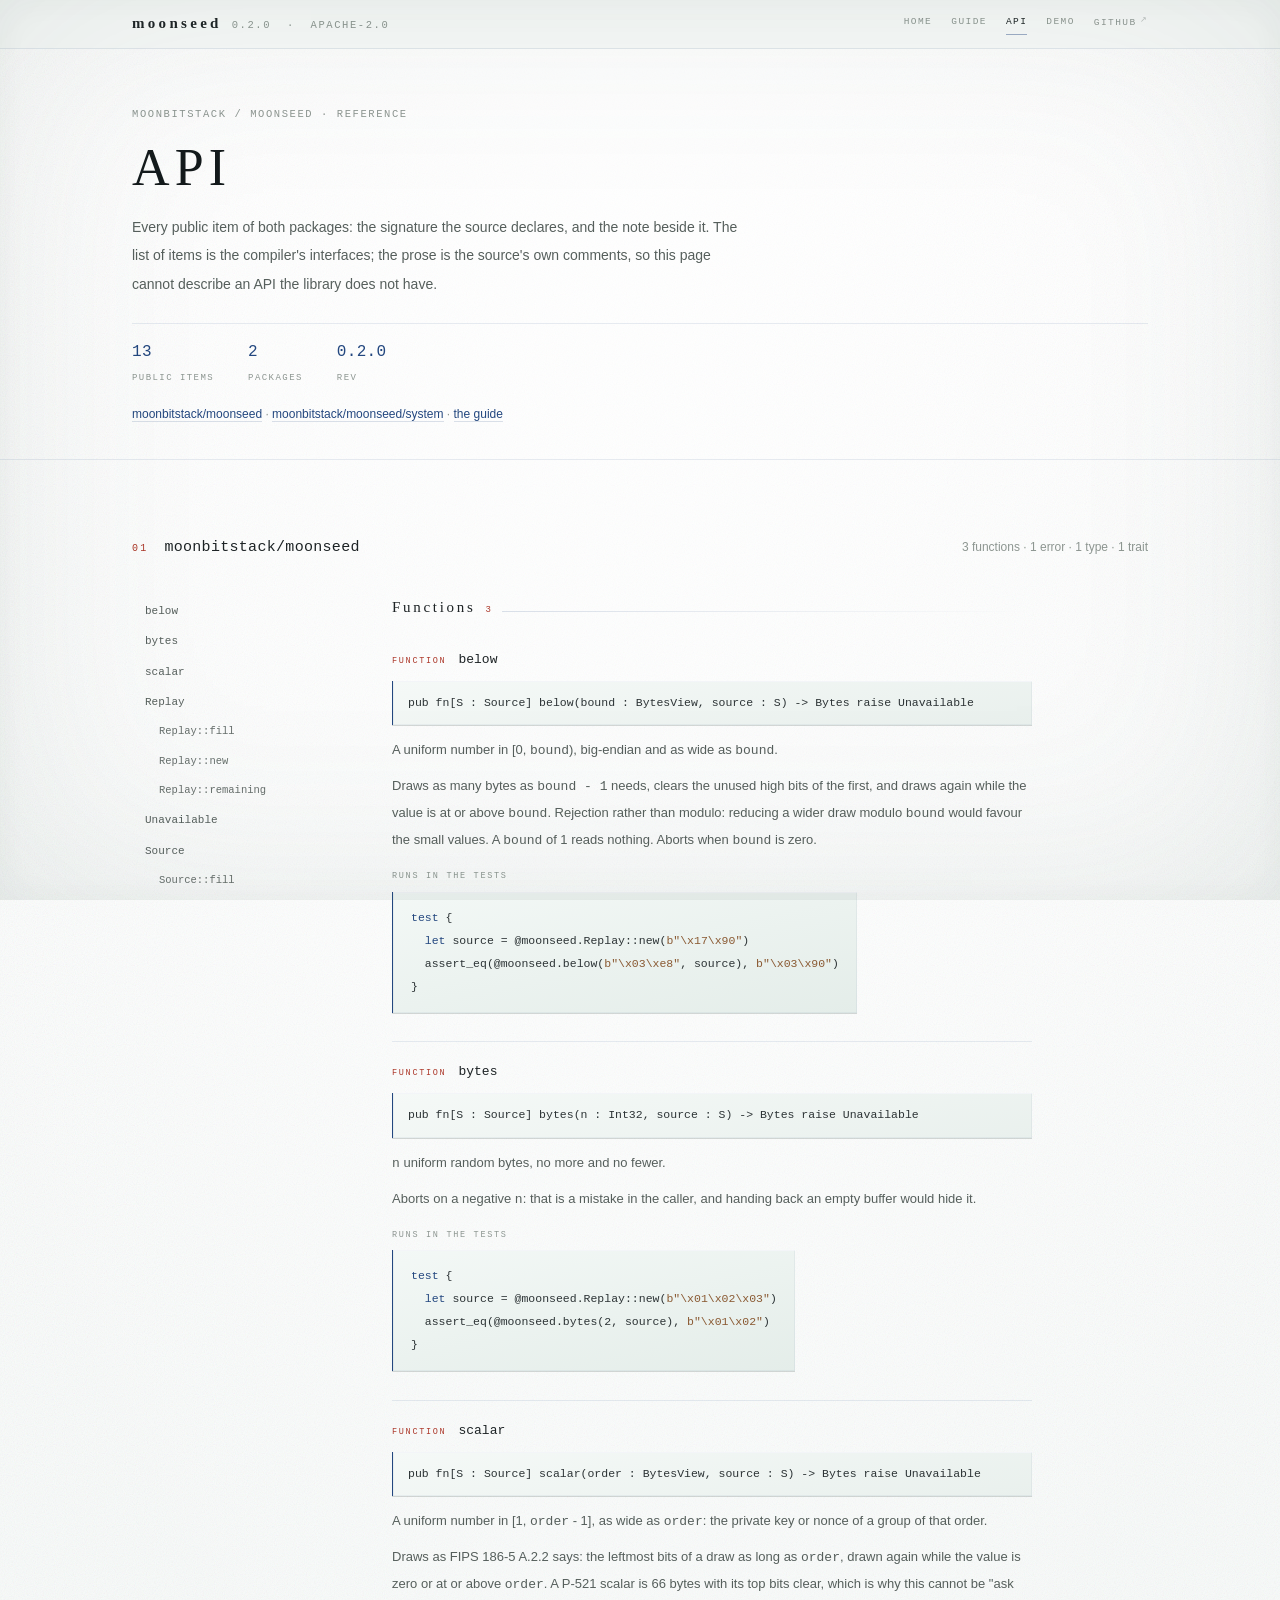
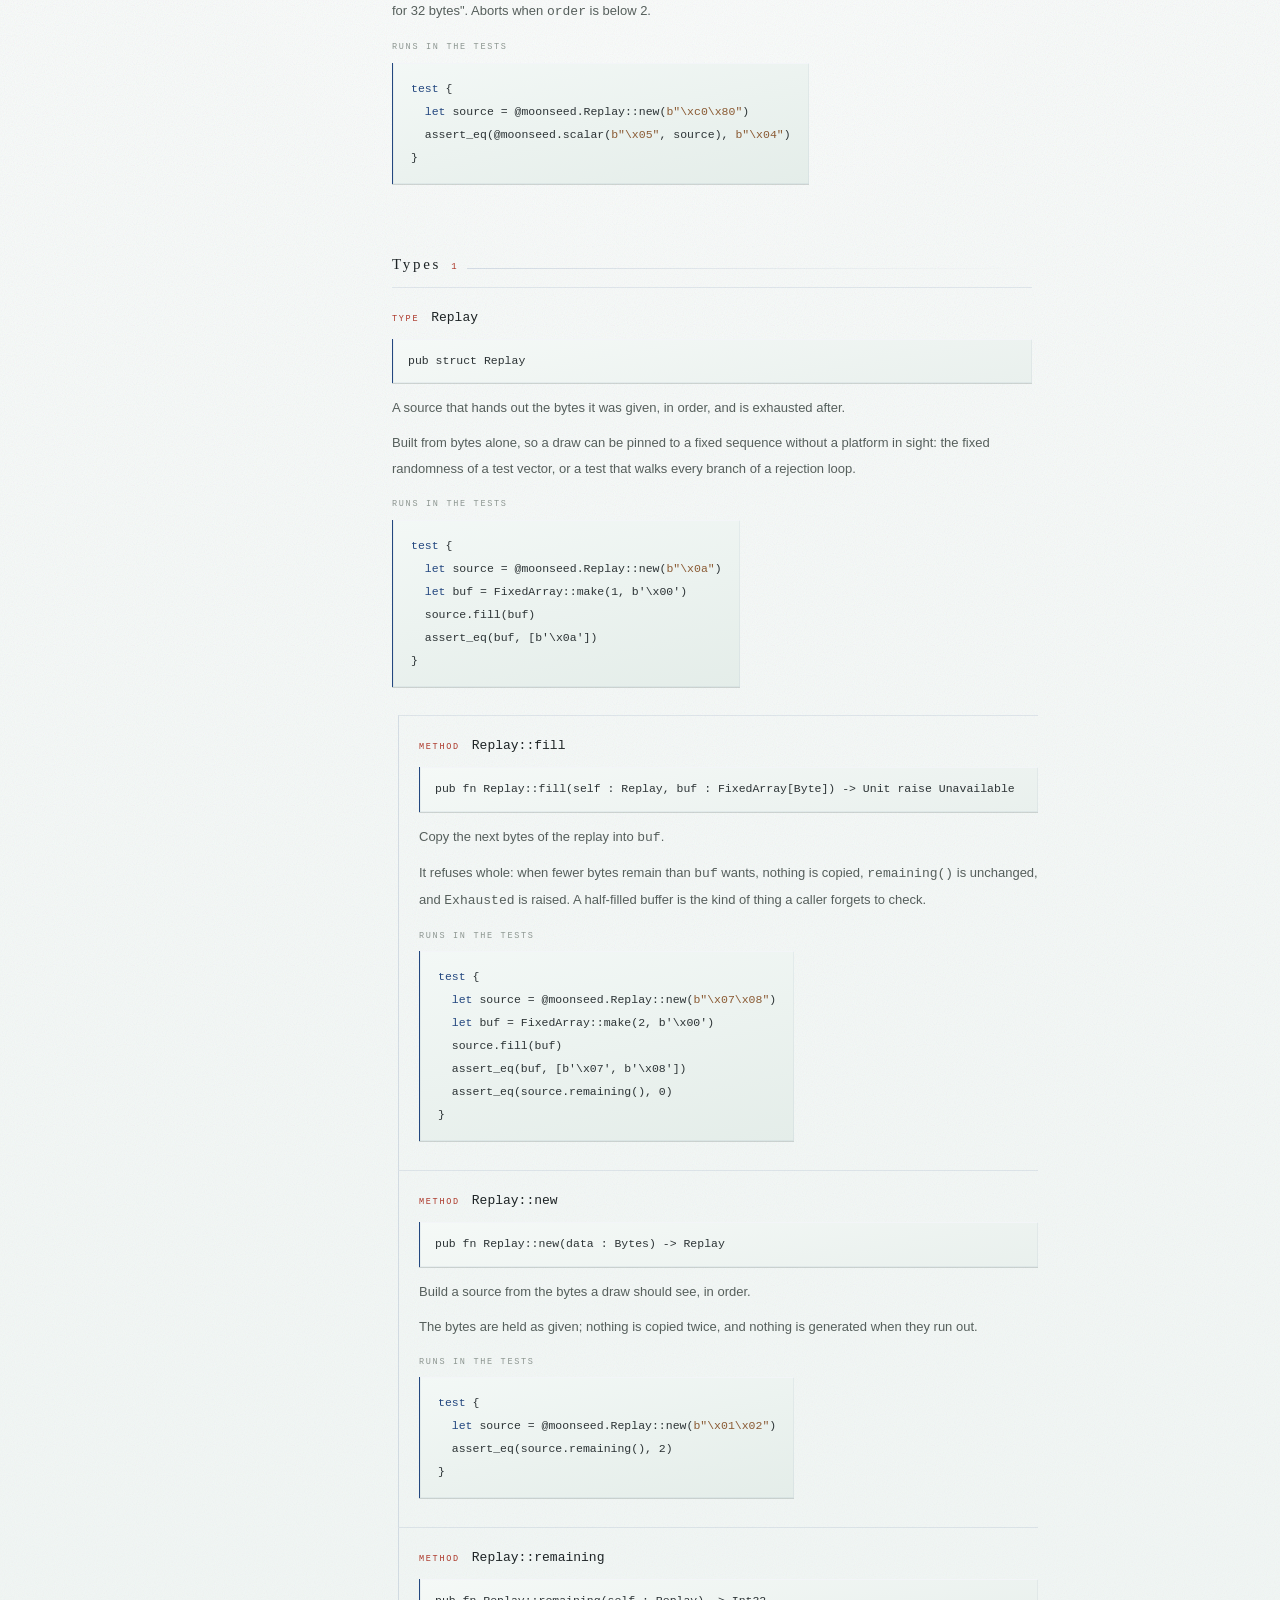
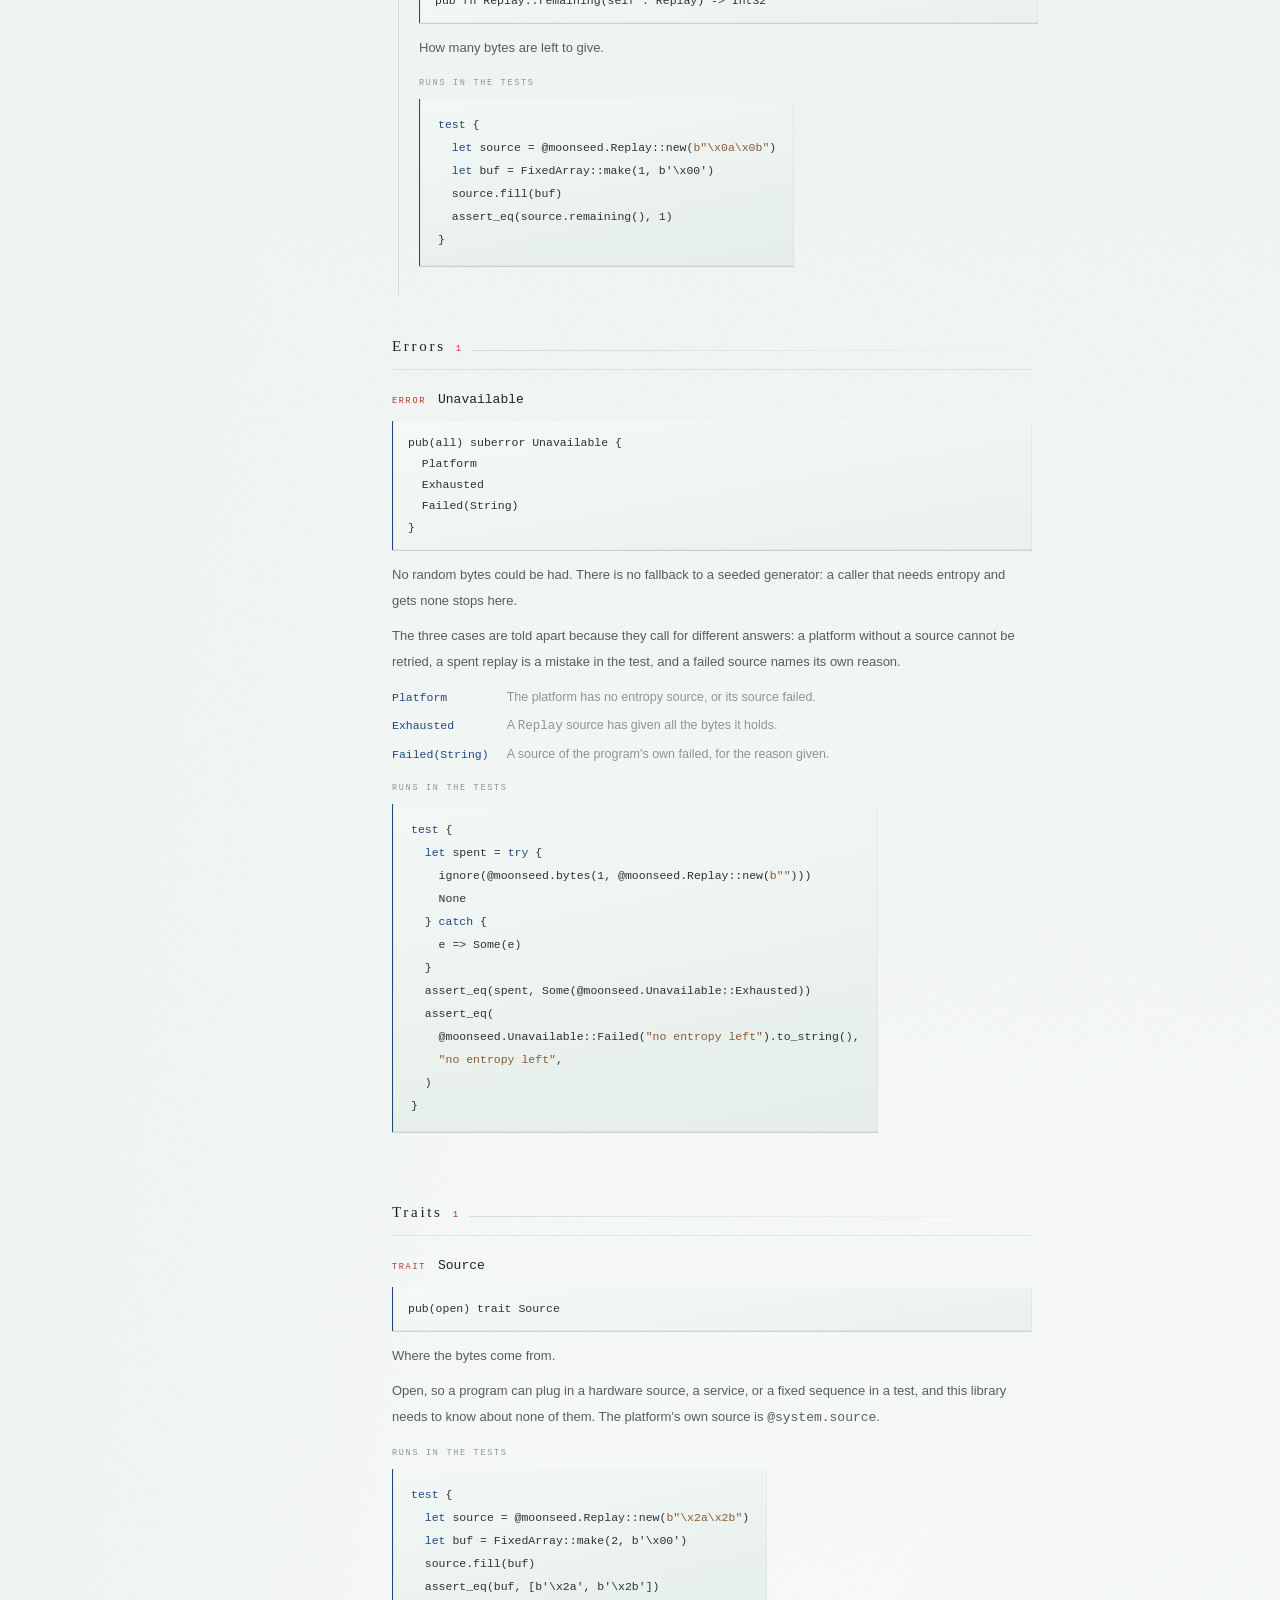
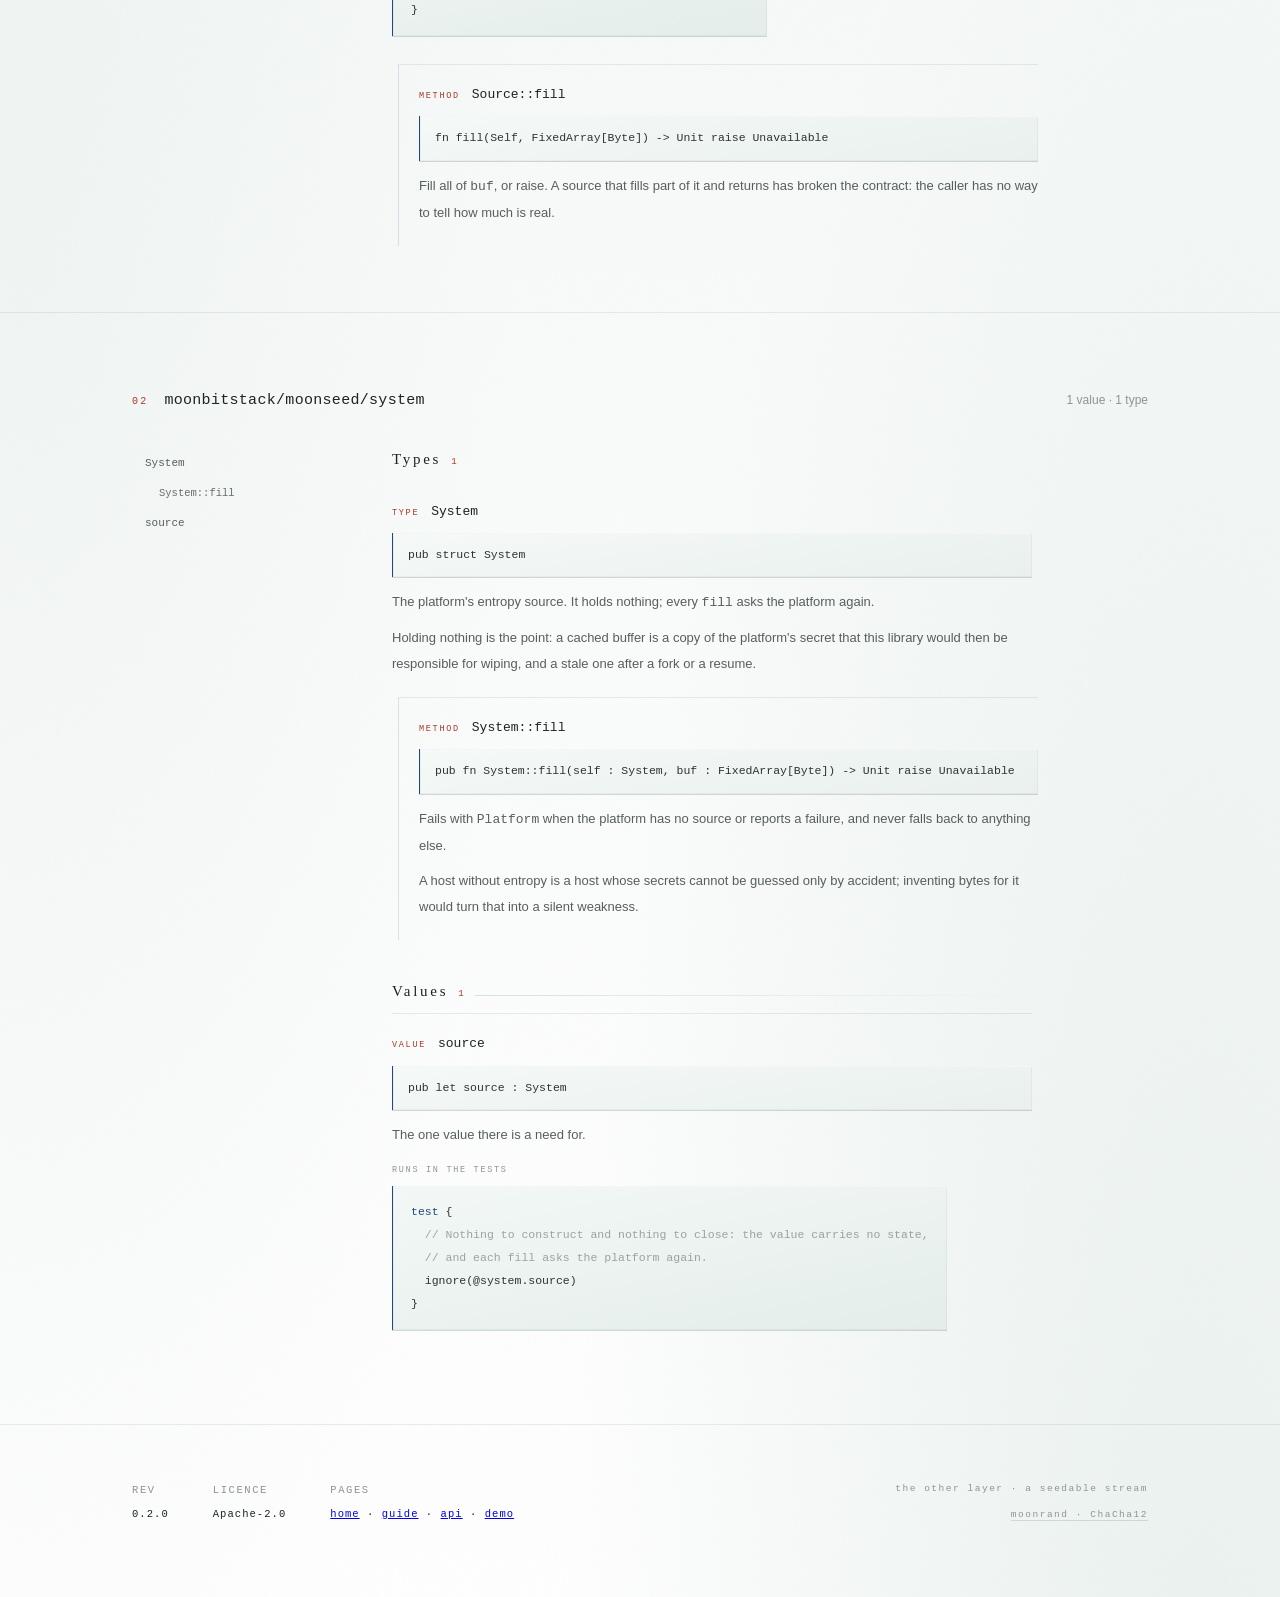
==== commit 9a3718a6: "chore(moonseed): moonseed 0.2.0, with its dependencies at their latest. Signed-off-by: Leo Cheng (he" ====
--- a/docs/api.html
+++ b/docs/api.html
@@ -14,7 +14,7 @@
 <div class="rail">
   <div class="rail__in">
     <div class="rail__brand">
-      <b>moonseed</b><span class="mono"><span id="rev-head">0.1.3</span> &nbsp;·&nbsp; Apache-2.0</span>
+      <b>moonseed</b><span class="mono"><span id="rev-head">0.2.0</span> &nbsp;·&nbsp; Apache-2.0</span>
     </div>
     <nav class="rail__nav">
       <a href="index.html">home</a>
@@ -38,7 +38,7 @@
     <div class="dochead__meta">
       <span><b>13</b> public items</span>
       <span><b>2</b> packages</span>
-      <span><b>0.1.3</b> rev</span>
+      <span><b>0.2.0</b> rev</span>
     </div>
     <p class="dochead__jump"><a href="#moonseed">moonbitstack/moonseed</a> · <a href="#system">moonbitstack/moonseed/system</a> · <a href="guide.html">the guide</a></p>
   </div>
@@ -296,7 +296,7 @@
 
 <footer class="foot">
   <div class="sheet foot__in">
-    <div><span class="mono">rev</span><b id="rev-value">0.1.3</b></div>
+    <div><span class="mono">rev</span><b id="rev-value">0.2.0</b></div>
     <div><span class="mono">licence</span><b>Apache-2.0</b></div>
     <div><span class="mono">pages</span><b><a href="index.html">home</a> · <a href="guide.html">guide</a> · <a href="api.html">api</a> · <a href="sampling.html">demo</a></b></div>
     <div class="foot__next"><span>the other layer · a seedable stream</span><span><a href="https://moonbitstack.github.io/moonrand/">moonrand · ChaCha12</a></span></div>
